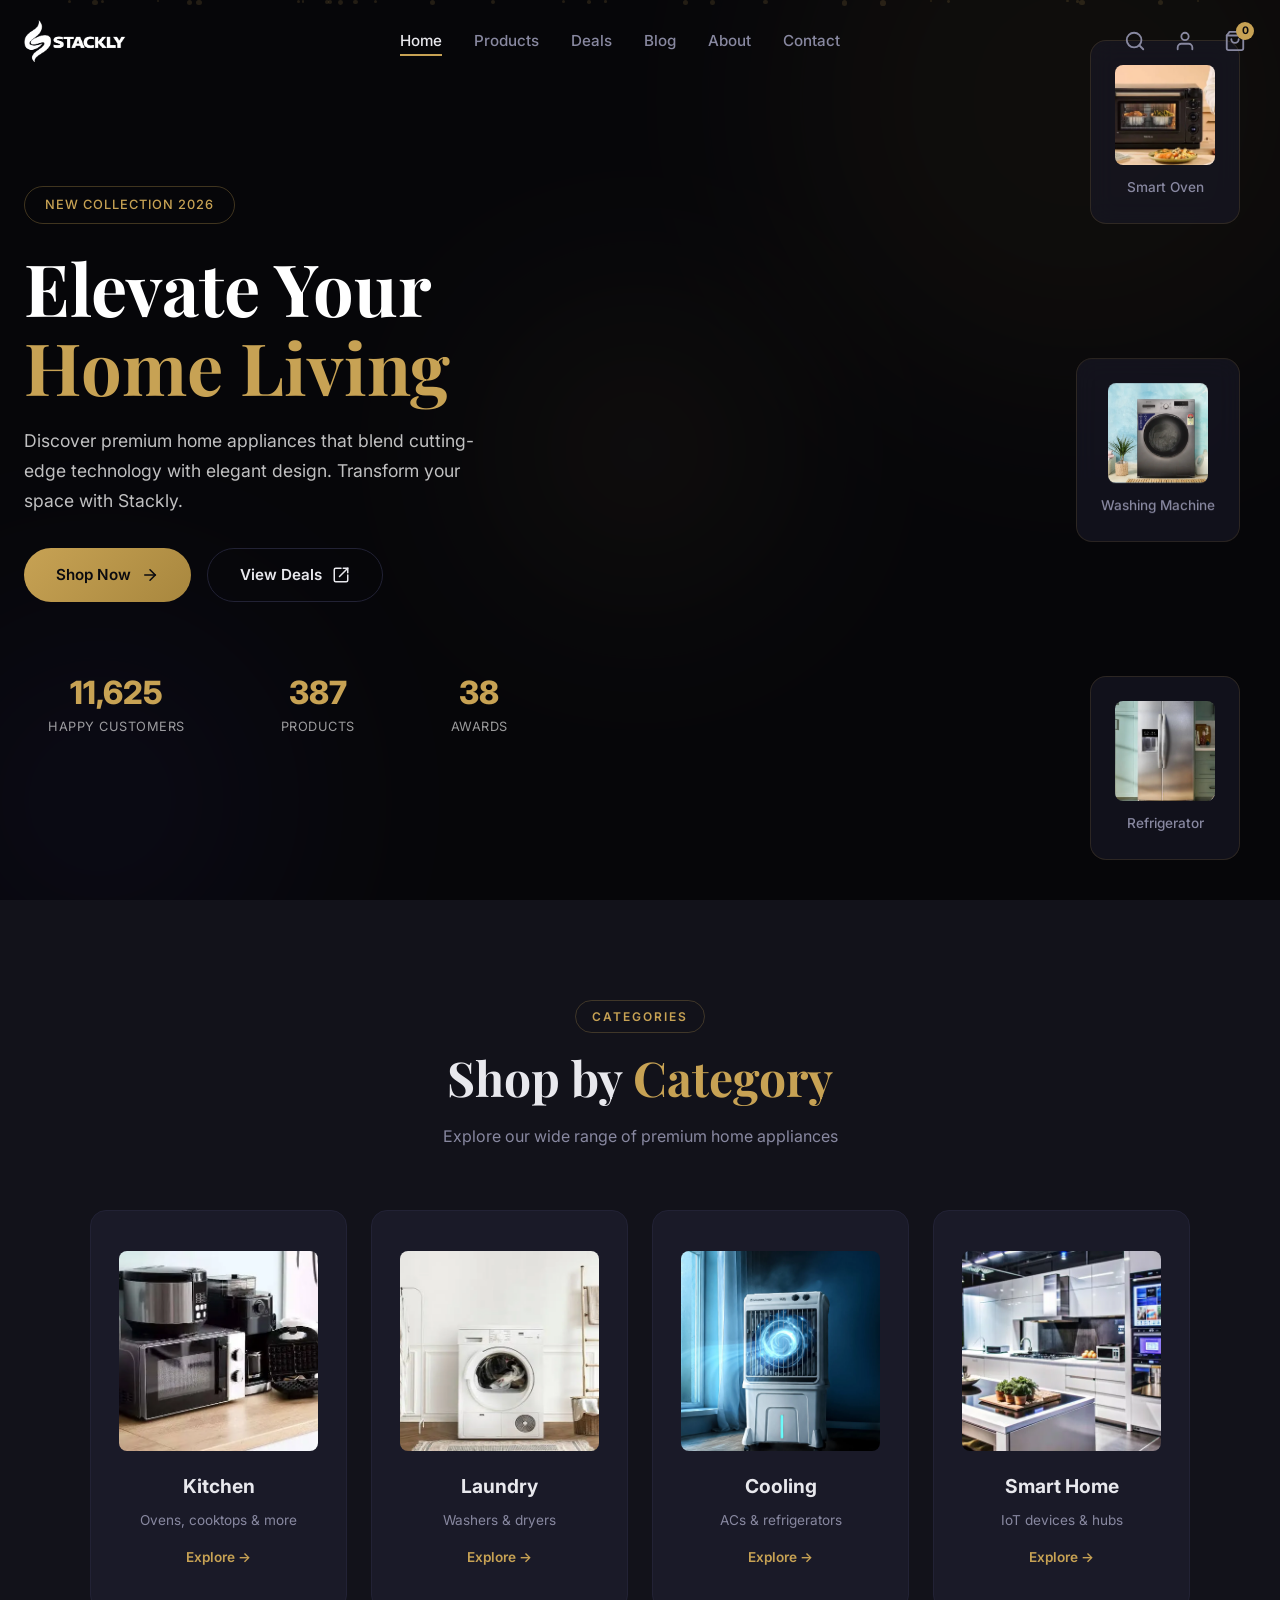
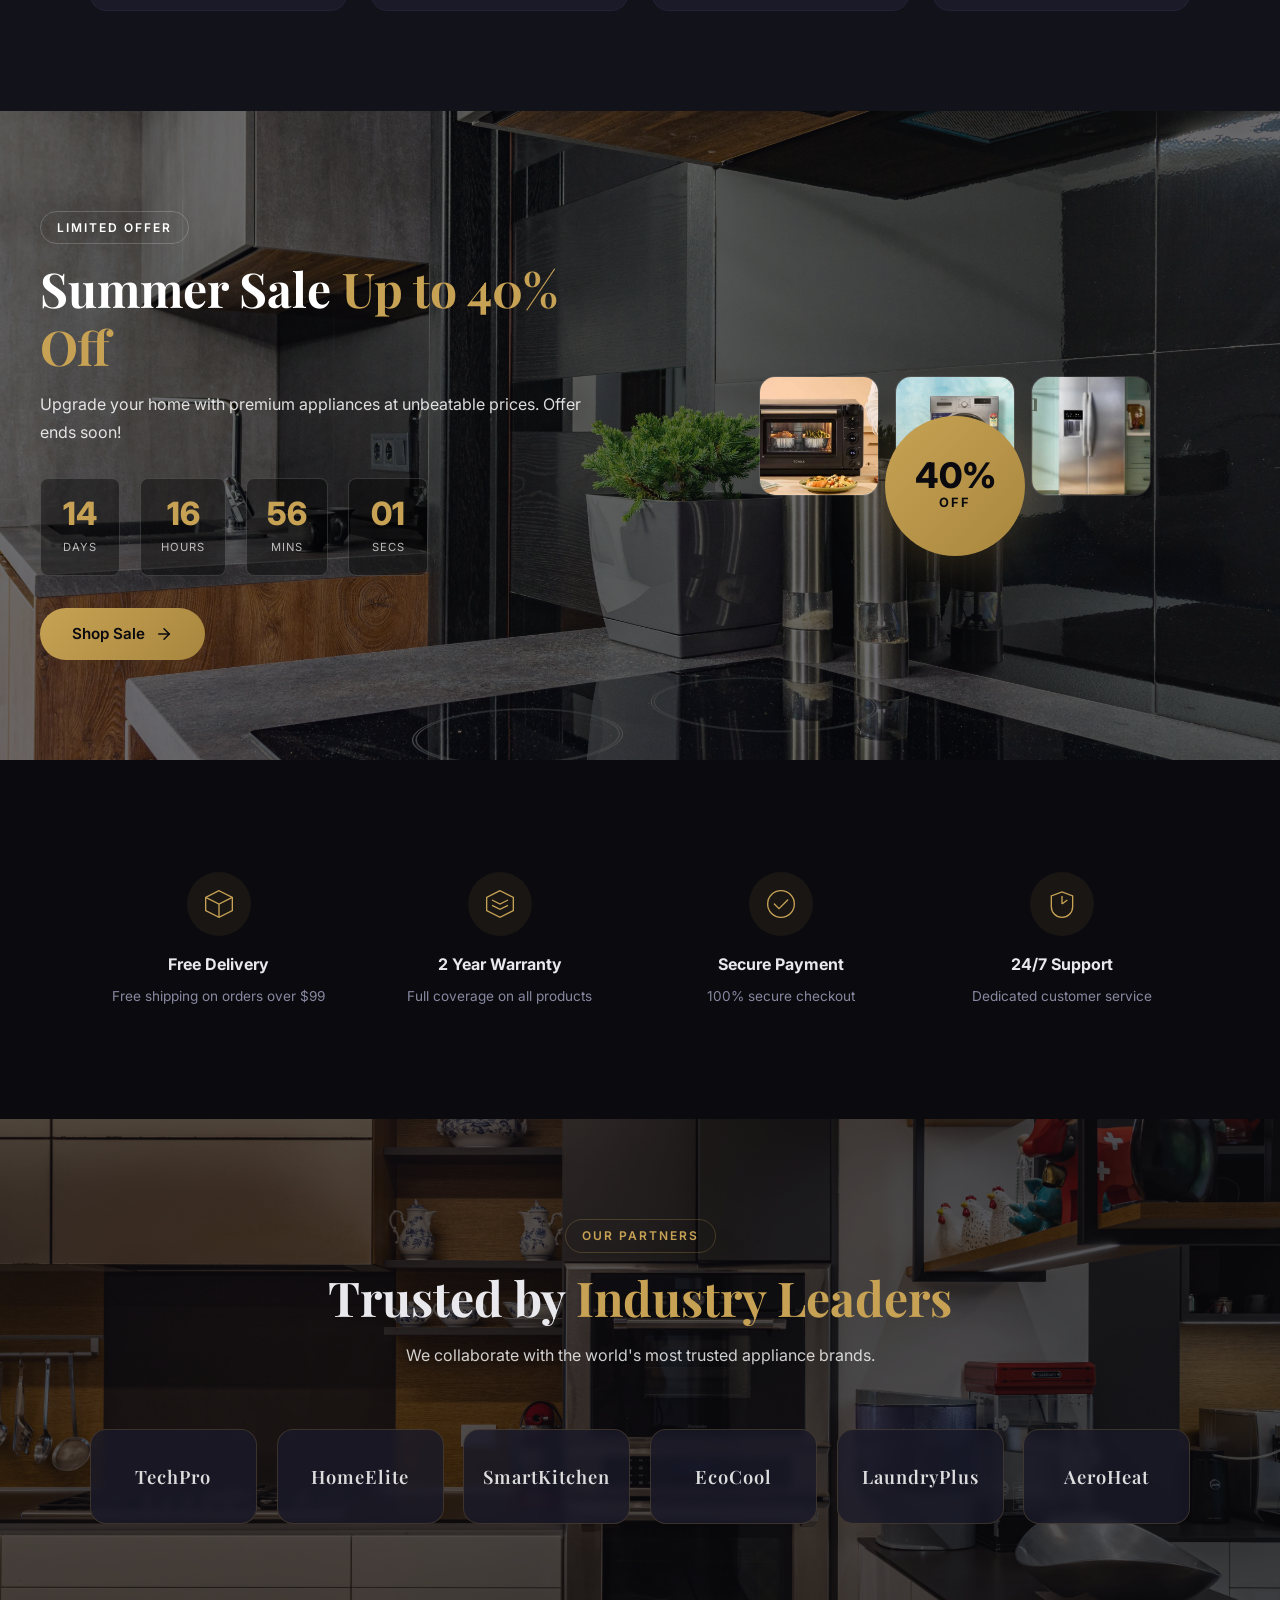
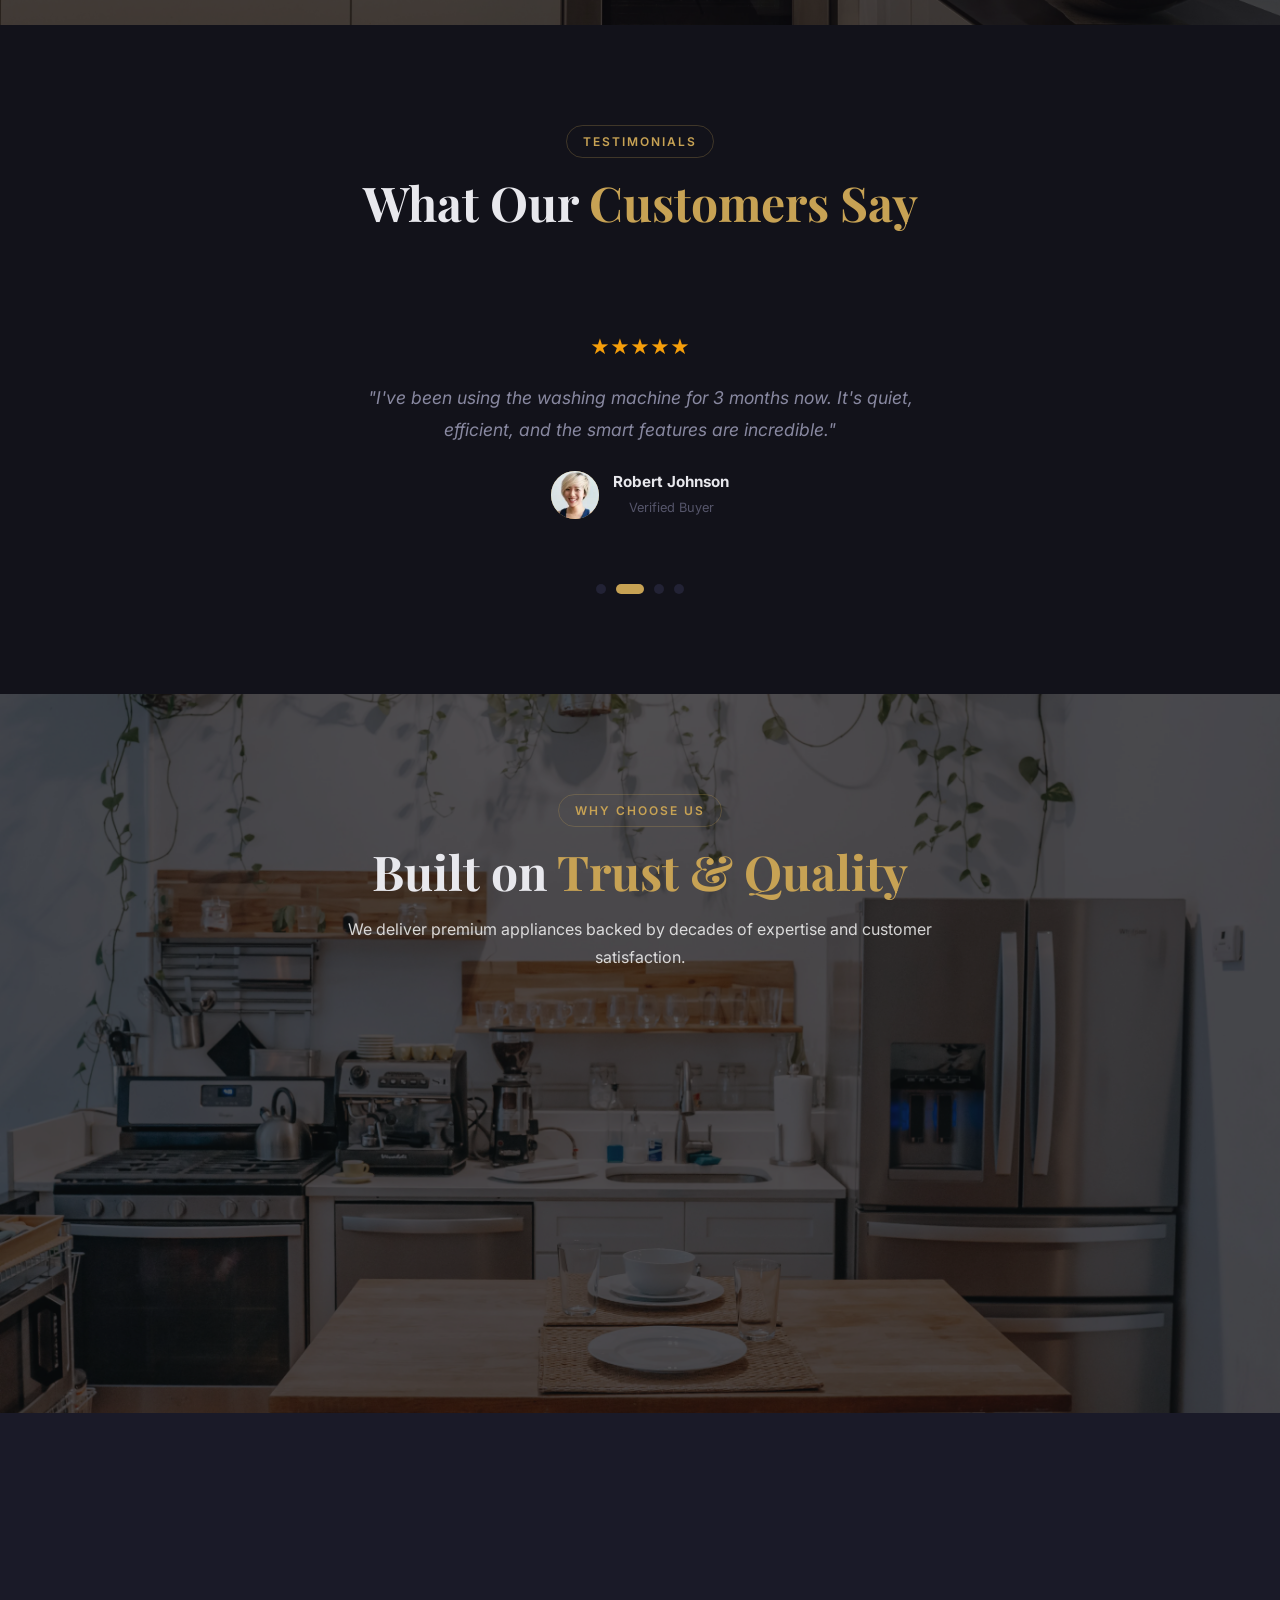
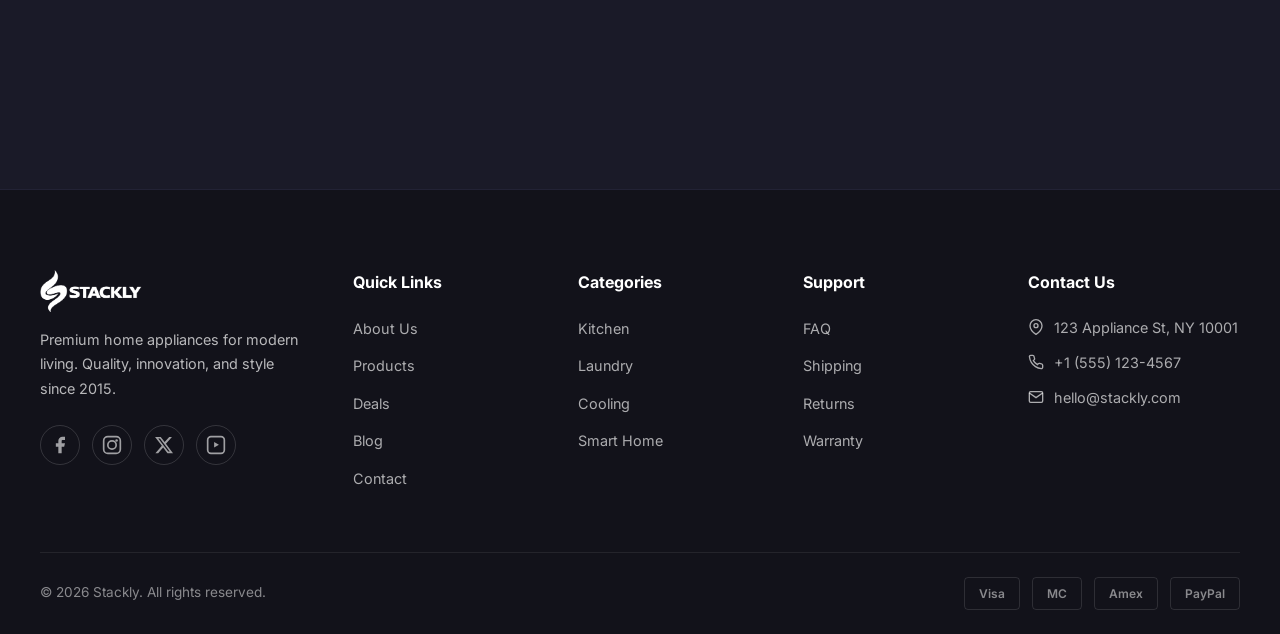
==== index.html @ 2b14e39b "Add files via upload" ====
﻿<!DOCTYPE html>
<html lang="en">
<head>
  <meta charset="UTF-8">
  <meta name="viewport" content="width=device-width, initial-scale=1.0">
  <title>Stackly - Premium Home Appliances</title>
  <link rel="stylesheet" href="css/style.css">
  <link rel="preconnect" href="https://fonts.googleapis.com">
  <link href="https://fonts.googleapis.com/css2?family=Inter:wght@300;400;500;600;700;800&family=Playfair+Display:wght@600;700&display=swap" rel="stylesheet">
</head>
<body>
  <div id="particles"></div>
  <div id="scroll-progress"></div>
  <div id="app-header"></div>

  <main>
    <section id="home" class="hero">
      <div class="hero-bg">
        <video class="hero-video" autoplay muted loop playsinline poster="homeback.jpg">
          <source src="homeback.mp4" type="video/mp4">
        </video>
        <div class="hero-overlay"></div>
        <div class="hero-shape shape-1"></div>
        <div class="hero-shape shape-2"></div>
        <div class="hero-shape shape-3"></div>
      </div>
      <div class="hero-content">
        <span class="hero-badge reveal">New Collection 2026</span>
        <h1 class="hero-title reveal">Elevate Your<br><span class="gold">Home Living</span></h1>
        <p class="hero-desc reveal">Discover premium home appliances that blend cutting-edge technology with elegant design. Transform your space with Stackly.</p>
        <div class="hero-btns reveal">
          <a href="products.html" class="btn-primary">Shop Now<svg width="18" height="18" viewBox="0 0 24 24" fill="none" stroke="currentColor" stroke-width="2" stroke-linecap="round"><line x1="5" y1="12" x2="19" y2="12"/><polyline points="12 5 19 12 12 19"/></svg></a>
          <a href="#deals" class="btn-secondary">View Deals<svg width="18" height="18" viewBox="0 0 24 24" fill="none" stroke="currentColor" stroke-width="2" stroke-linecap="round"><polyline points="15 3 21 3 21 9"/><line x1="10" y1="14" x2="21" y2="3"/><path d="M21 12v7a2 2 0 0 1-2 2H5a2 2 0 0 1-2-2V5a2 2 0 0 1 2-2h7"/></svg></a>
        </div>
        <div class="hero-stats reveal">
          <div class="stat"><span class="stat-num" data-target="15000">0</span><span class="stat-label">Happy Customers</span></div>
          <div class="stat"><span class="stat-num" data-target="500">0</span><span class="stat-label">Products</span></div>
          <div class="stat"><span class="stat-num" data-target="50">0</span><span class="stat-label">Awards</span></div>
        </div>
      </div>
      <div class="hero-visual reveal">
        <div class="hero-card card-1"><div class="card-glow"></div><img src="images/oven.webp" alt="Smart Oven"><p>Smart Oven</p></div>
        <div class="hero-card card-2"><div class="card-glow"></div><img src="images/washingmachine.webp" alt="Washing Machine"><p>Washing Machine</p></div>
        <div class="hero-card card-3"><div class="card-glow"></div><img src="images/fridge.webp" alt="Refrigerator"><p>Refrigerator</p></div>
      </div>
    </section>

    <section class="categories">
      <div class="section-header">
        <span class="section-tag">Categories</span>
        <h2 class="section-title">Shop by <span class="gold">Category</span></h2>
        <p class="section-desc">Explore our wide range of premium home appliances</p>
      </div>
      <div class="categories-grid">
        <a href="products.html?category=kitchen" class="category-card">
          <div class="cat-icon"><img src="images/kitchen.webp" alt="Kitchen"></div>
          <h3>Kitchen</h3><p>Ovens, cooktops & more</p><span class="cat-link">Explore &rarr;</span>
        </a>
        <a href="products.html?category=laundry" class="category-card">
          <div class="cat-icon"><img src="images/laundry.webp" alt="Laundry"></div>
          <h3>Laundry</h3><p>Washers & dryers</p><span class="cat-link">Explore &rarr;</span>
        </a>
        <a href="products.html?category=cooling" class="category-card">
          <div class="cat-icon"><img src="images/cooling.webp" alt="Cooling"></div>
          <h3>Cooling</h3><p>ACs & refrigerators</p><span class="cat-link">Explore &rarr;</span>
        </a>
        <a href="products.html?category=smart" class="category-card">
          <div class="cat-icon"><img src="images/smarthome.webp" alt="Smart Home"></div>
          <h3>Smart Home</h3><p>IoT devices & hubs</p><span class="cat-link">Explore &rarr;</span>
        </a>
      </div>
    </section>

    <section id="deals" class="deals">
      <div class="deals-bg"><div class="deals-shape ds-1"></div><div class="deals-shape ds-2"></div></div>
      <div class="deals-content">
        <div class="deals-text reveal">
          <span class="section-tag light">Limited Offer</span>
          <h2 class="section-title light">Summer Sale <span class="gold">Up to 40% Off</span></h2>
          <p class="section-desc light">Upgrade your home with premium appliances at unbeatable prices. Offer ends soon!</p>
          <div class="countdown">
            <div class="countdown-item"><span class="countdown-num" id="days">00</span><span class="countdown-label">Days</span></div>
            <div class="countdown-item"><span class="countdown-num" id="hours">00</span><span class="countdown-label">Hours</span></div>
            <div class="countdown-item"><span class="countdown-num" id="minutes">00</span><span class="countdown-label">Mins</span></div>
            <div class="countdown-item"><span class="countdown-num" id="seconds">00</span><span class="countdown-label">Secs</span></div>
          </div>
          <a href="products.html" class="btn-primary">Shop Sale<svg width="18" height="18" viewBox="0 0 24 24" fill="none" stroke="currentColor" stroke-width="2" stroke-linecap="round"><line x1="5" y1="12" x2="19" y2="12"/><polyline points="12 5 19 12 12 19"/></svg></a>
        </div>
        <div class="deals-visual reveal">
          <div class="deal-badge"><span class="badge-discount">40%</span><span>OFF</span></div>
          <div class="deal-products">
            <div class="deal-item" style="--i:1"><img src="images/oven.webp" alt="Smart Oven"></div>
            <div class="deal-item" style="--i:2"><img src="images/washingmachine.webp" alt="Washing Machine"></div>
            <div class="deal-item" style="--i:3"><img src="images/fridge.webp" alt="Refrigerator"></div>
          </div>
        </div>
      </div>
    </section>

    <section class="features">
      <div class="features-grid">
        <div class="feature-card reveal"><div class="feature-icon"><svg viewBox="0 0 48 48" width="32" height="32"><path d="M24 4L4 14v20l20 10 20-10V14L24 4z" fill="none" stroke="currentColor" stroke-width="2"/><polyline points="4,14 24,24 44,14" fill="none" stroke="currentColor" stroke-width="2"/><line x1="24" y1="24" x2="24" y2="44" stroke="currentColor" stroke-width="2"/></svg></div><h4>Free Delivery</h4><p>Free shipping on orders over $99</p></div>
        <div class="feature-card reveal"><div class="feature-icon"><svg viewBox="0 0 48 48" width="32" height="32"><path d="M24 4L4 14v20l20 10 20-10V14L24 4z" fill="none" stroke="currentColor" stroke-width="2"/><polyline points="12,18 24,24 36,18" fill="none" stroke="currentColor" stroke-width="2"/><polyline points="12,26 24,32 36,26" fill="none" stroke="currentColor" stroke-width="2"/></svg></div><h4>2 Year Warranty</h4><p>Full coverage on all products</p></div>
        <div class="feature-card reveal"><div class="feature-icon"><svg viewBox="0 0 48 48" width="32" height="32"><circle cx="24" cy="24" r="20" fill="none" stroke="currentColor" stroke-width="2"/><polyline points="14,24 21,31 34,18" fill="none" stroke="currentColor" stroke-width="2" stroke-linecap="round"/></svg></div><h4>Secure Payment</h4><p>100% secure checkout</p></div>
        <div class="feature-card reveal"><div class="feature-icon"><svg viewBox="0 0 48 48" width="32" height="32"><path d="M40 28a16 16 0 0 1-32 0V12l16-6 16 6v16z" fill="none" stroke="currentColor" stroke-width="2"/><line x1="24" y1="12" x2="24" y2="24" stroke="currentColor" stroke-width="2"/><line x1="24" y1="24" x2="32" y2="18" stroke="currentColor" stroke-width="2"/></svg></div><h4>24/7 Support</h4><p>Dedicated customer service</p></div>
      </div>
    </section>

    <section class="brands">
      <div class="section-header">
        <span class="section-tag">Our Partners</span>
        <h2 class="section-title">Trusted by <span class="gold">Industry Leaders</span></h2>
        <p class="section-desc">We collaborate with the world's most trusted appliance brands.</p>
      </div>
      <div class="brands-grid">
        <div class="brand-item reveal"><span class="brand-name">TechPro</span></div>
        <div class="brand-item reveal"><span class="brand-name">HomeElite</span></div>
        <div class="brand-item reveal"><span class="brand-name">SmartKitchen</span></div>
        <div class="brand-item reveal"><span class="brand-name">EcoCool</span></div>
        <div class="brand-item reveal"><span class="brand-name">LaundryPlus</span></div>
        <div class="brand-item reveal"><span class="brand-name">AeroHeat</span></div>
      </div>
    </section>

    <section class="testimonials">
      <div class="section-header">
        <span class="section-tag">Testimonials</span>
        <h2 class="section-title">What Our <span class="gold">Customers Say</span></h2>
      </div>
      <div class="testimonials-slider">
        <div class="testimonial-track" id="testimonialTrack">
          <div class="testimonial-card"><div class="stars">★★★★★</div><p>"The quality of the smart oven exceeded my expectations. The delivery was fast and the installation was seamless."</p><div class="testimonial-author"><div class="author-avatar"><img src="images/meet1.webp" alt="Sarah Mitchell"></div><div><strong>Sarah Mitchell</strong><span>Verified Buyer</span></div></div></div>
          <div class="testimonial-card"><div class="stars">★★★★★</div><p>"I've been using the washing machine for 3 months now. It's quiet, efficient, and the smart features are incredible."</p><div class="testimonial-author"><div class="author-avatar"><img src="images/meet2.webp" alt="Robert Johnson" loading="lazy"></div><div><strong>Robert Johnson</strong><span>Verified Buyer</span></div></div></div>
          <div class="testimonial-card"><div class="stars">★★★★★</div><p>"The refrigerator keeps everything perfectly fresh. The energy efficiency is amazing - my bills have gone down significantly."</p><div class="testimonial-author"><div class="author-avatar"><img src="images/meet3.webp" alt="Emily Lewis"></div><div><strong>Emily Lewis</strong><span>Verified Buyer</span></div></div></div>
          <div class="testimonial-card"><div class="stars">★★★★★</div><p>"Smart home integration was so easy. Now I can control everything from my phone. Stackly made my life so much easier."</p><div class="testimonial-author"><div class="author-avatar"><img src="images/meet4.webp" alt="David Chen"></div><div><strong>David Chen</strong><span>Verified Buyer</span></div></div></div>
        </div>
        <div class="slider-controls">
          <button class="slider-dot active" data-index="0"></button>
          <button class="slider-dot" data-index="1"></button>
          <button class="slider-dot" data-index="2"></button>
          <button class="slider-dot" data-index="3"></button>
        </div>
      </div>
    </section>

    <section class="why-choose">
      <div class="section-header">
        <span class="section-tag">Why Choose Us</span>
        <h2 class="section-title">Built on <span class="gold">Trust & Quality</span></h2>
        <p class="section-desc">We deliver premium appliances backed by decades of expertise and customer satisfaction.</p>
      </div>
      <div class="why-grid">
        <div class="why-card reveal">
          <div class="why-icon"><svg viewBox="0 0 48 48" width="36" height="36" fill="none" stroke="currentColor" stroke-width="2" stroke-linecap="round"><path d="M24 4L4 14v20l20 10 20-10V14L24 4z"/><polyline points="4,14 24,24 44,14"/><line x1="24" y1="24" x2="24" y2="44"/></svg></div>
          <h3>Premium Quality</h3>
          <p>Only the finest materials and cutting-edge technology in every product we offer.</p>
        </div>
        <div class="why-card reveal">
          <div class="why-icon"><svg viewBox="0 0 48 48" width="36" height="36" fill="none" stroke="currentColor" stroke-width="2" stroke-linecap="round"><circle cx="24" cy="24" r="20"/><polyline points="14,24 21,31 34,18"/></svg></div>
          <h3>Certified Excellence</h3>
          <p>All products meet rigorous safety and quality standards with international certification.</p>
        </div>
        <div class="why-card reveal">
          <div class="why-icon"><svg viewBox="0 0 48 48" width="36" height="36" fill="none" stroke="currentColor" stroke-width="2" stroke-linecap="round"><path d="M40 28a16 16 0 0 1-32 0V12l16-6 16 6v16z"/><line x1="24" y1="12" x2="24" y2="24"/><line x1="24" y1="24" x2="32" y2="18"/></svg></div>
          <h3>Hassle-Free Returns</h3>
          <p>30-day return policy with free pickup and full refund, no questions asked.</p>
        </div>
        <div class="why-card reveal">
          <div class="why-icon"><svg viewBox="0 0 48 48" width="36" height="36" fill="none" stroke="currentColor" stroke-width="2" stroke-linecap="round"><path d="M24 4L4 14v20l20 10 20-10V14L24 4z"/><polyline points="12,18 24,24 36,18"/><polyline points="12,26 24,32 36,26"/></svg></div>
          <h3>Extended Warranty</h3>
          <p>Enjoy peace of mind with up to 5 years of comprehensive warranty coverage.</p>
        </div>
      </div>
    </section>

    <section class="newsletter">
      <div class="newsletter-content reveal">
        <h2>Stay <span class="gold">Connected</span></h2>
        <p>Subscribe for exclusive deals, new arrivals, and home inspiration.</p>
        <form class="newsletter-form" id="newsletterForm">
          <input type="email" placeholder="Enter your email" required>
          <button type="submit">Subscribe<svg width="18" height="18" viewBox="0 0 24 24" fill="none" stroke="currentColor" stroke-width="2" stroke-linecap="round"><line x1="5" y1="12" x2="19" y2="12"/><polyline points="12 5 19 12 12 19"/></svg></button>
        </form>
      </div>
    </section>
  </main>

  <div id="app-footer"></div>
  <div class="toast" id="toast"></div>
  <button class="back-to-top" id="backToTop"><svg width="20" height="20" viewBox="0 0 24 24" fill="none" stroke="currentColor" stroke-width="2.5" stroke-linecap="round"><polyline points="18 15 12 9 6 15"/></svg></button>
  <script src="js/main.js"></script>
  <script src="js/home.js"></script>
</body>
</html>
---- css/style.css ----
﻿/* ============================================
   Stackly - Premium Home Appliances Store
   ============================================ */

/* --- CSS Custom Properties --- */
:root {
  --gold: #c7a254;
  --gold-light: #e8c97a;
  --gold-dark: #a8873e;
  --dark: #0a0a0f;
  --dark-2: #12121a;
  --dark-3: #1a1a28;
  --dark-4: #222235;
  --text: #e8e8ed;
  --text-muted: #8888a0;
  --text-dim: #55556a;
  --font-primary: 'Inter', sans-serif;
  --font-secondary: 'Playfair Display', serif;
  --transition: 0.4s cubic-bezier(0.25, 0.46, 0.45, 0.94);
  --shadow: 0 8px 32px rgba(0,0,0,0.3);
  --radius: 16px;
  --radius-sm: 8px;
}

/* --- Reset & Base --- */
*, *::before, *::after {
  margin: 0;
  padding: 0;
  box-sizing: border-box;
}

html {
  scroll-behavior: smooth;
  font-size: 16px;
}

body {
  font-family: var(--font-primary);
  background: var(--dark);
  color: var(--text);
  overflow-x: hidden;
  line-height: 1.6;
  -webkit-font-smoothing: antialiased;
}

a { text-decoration: none; color: inherit; }
ul { list-style: none; }
img { max-width: 100%; display: block; }
button { cursor: pointer; border: none; background: none; font-family: inherit; }
input { font-family: inherit; outline: none; }

.gold { color: var(--gold); }


@keyframes spin { to { transform: rotate(360deg); } }
@keyframes pulse {
  0%, 100% { opacity: 0.5; }
  50% { opacity: 1; }
}

/* --- Scroll Progress --- */
#scroll-progress {
  position: fixed;
  top: 0;
  left: 0;
  height: 3px;
  background: linear-gradient(90deg, var(--gold), var(--gold-light));
  z-index: 999;
  width: 0%;
  transition: width 0.1s;
}

/* --- Particles --- */
#particles {
  position: fixed;
  inset: 0;
  pointer-events: none;
  z-index: 1;
  overflow: hidden;
}
.particle {
  position: absolute;
  width: 4px;
  height: 4px;
  background: var(--gold);
  border-radius: 50%;
  opacity: 0.15;
  animation: float linear infinite;
}
@keyframes float {
  0% { transform: translateY(100vh) rotate(0deg); opacity: 0; }
  10% { opacity: 0.15; }
  90% { opacity: 0.15; }
  100% { transform: translateY(-10vh) rotate(720deg); opacity: 0; }
}

/* --- Navigation --- */
#header {
  position: fixed;
  top: 0;
  left: 0;
  right: 0;
  z-index: 1000;
  transition: background 0.4s, backdrop-filter 0.4s;
}
#header.scrolled {
  background: rgba(10, 10, 15, 0.85);
  backdrop-filter: blur(20px);
  -webkit-backdrop-filter: blur(20px);
  box-shadow: 0 1px 0 rgba(199, 162, 84, 0.1);
}

.nav-container {
  max-width: 1280px;
  margin: 0 auto;
  padding: 0 24px;
  display: flex;
  align-items: center;
  justify-content: space-between;
  height: 82px;
}

.logo {
  display: flex;
  align-items: center;
  gap: 10px;
  font-size: 1.5rem;
  font-weight: 800;
  letter-spacing: -0.5px;
}

.logo-img { display: block; object-fit: contain; filter: brightness(0) invert(1); height: 42px; }

.nav-links {
  display: flex;
  gap: 32px;
}
.nav-links a {
  font-size: 0.95rem;
  font-weight: 500;
  color: var(--text-muted);
  position: relative;
  transition: color 0.3s;
  padding: 4px 0;
}
.nav-links a::after {
  content: '';
  position: absolute;
  bottom: -2px;
  left: 0;
  width: 0;
  height: 2px;
  background: var(--gold);
  transition: width 0.3s;
}
.nav-links a:hover, .nav-links a.active {
  color: var(--text);
}
.nav-links a:hover::after, .nav-links a.active::after {
  width: 100%;
}

.nav-actions {
  display: flex;
  align-items: center;
  gap: 8px;
}

.icon-btn {
  width: 42px;
  height: 42px;
  border-radius: 50%;
  display: flex;
  align-items: center;
  justify-content: center;
  color: var(--text-muted);
  transition: all 0.3s;
  position: relative;
}
.icon-btn:hover {
  background: var(--dark-3);
  color: var(--text);
}

.cart-btn { position: relative; }
.cart-count {
  position: absolute;
  top: 2px;
  right: 2px;
  background: var(--gold);
  color: var(--dark);
  font-size: 0.65rem;
  font-weight: 700;
  width: 18px;
  height: 18px;
  border-radius: 50%;
  display: flex;
  align-items: center;
  justify-content: center;
}

.hamburger {
  display: none;
  flex-direction: column;
  gap: 5px;
  padding: 8px;
}
.hamburger span {
  display: block;
  width: 24px;
  height: 2px;
  background: var(--text);
  border-radius: 2px;
  transition: all 0.3s;
}

/* --- Search Overlay --- */
.search-overlay {
  position: absolute;
  top: 100%;
  left: 0;
  right: 0;
  background: rgba(10,10,15,0.95);
  backdrop-filter: blur(20px);
  padding: 20px 24px;
  display: none;
  border-bottom: 1px solid var(--dark-4);
}
.search-overlay.open { display: block; }
.search-container {
  max-width: 640px;
  margin: 0 auto;
  display: flex;
  gap: 12px;
  align-items: center;
}
.search-input {
  flex: 1;
  background: var(--dark-3);
  border: 1px solid var(--dark-4);
  border-radius: var(--radius-sm);
  padding: 14px 18px;
  color: var(--text);
  font-size: 1rem;
  transition: border-color 0.3s;
}
.search-input:focus { border-color: var(--gold); }
.search-close {
  color: var(--text-muted);
  font-size: 1.8rem;
  line-height: 1;
  transition: color 0.3s;
}
.search-close:hover { color: var(--text); }

/* --- Hero Section --- */
.hero {
  min-height: 100vh;
  display: flex;
  align-items: center;
  position: relative;
  padding: 120px 24px 80px;
  overflow: hidden;
}
.hero-bg {
  position: absolute;
  inset: 0;
  z-index: 0;
}
.hero-video {
  position: absolute;
  inset: 0;
  width: 100%;
  height: 100%;
  object-fit: cover;
}
.hero-overlay {
  position: absolute;
  inset: 0;
  background: rgba(0, 0, 0, 0.4);
  z-index: 1;
}
.hero-shape {
  position: absolute;
  border-radius: 50%;
  filter: blur(100px);
  opacity: 0.08;
}
.shape-1 {
  width: 600px;
  height: 600px;
  background: var(--gold);
  top: -200px;
  right: -100px;
  animation: morphBlob 12s ease-in-out infinite;
}
.shape-2 {
  width: 400px;
  height: 400px;
  background: #6c63ff;
  bottom: -100px;
  left: -100px;
  animation: morphBlob 10s ease-in-out infinite reverse;
}
.shape-3 {
  width: 300px;
  height: 300px;
  background: var(--gold-light);
  top: 50%;
  left: 50%;
  transform: translate(-50%, -50%);
  animation: morphBlob 14s ease-in-out infinite 2s;
}

@keyframes morphBlob {
  0%, 100% { border-radius: 50%; transform: translate(0, 0) scale(1); }
  33% { border-radius: 40% 60% 60% 40% / 60% 30% 70% 40%; transform: translate(30px, -20px) scale(1.05); }
  66% { border-radius: 60% 40% 30% 70% / 40% 60% 40% 60%; transform: translate(-20px, 30px) scale(0.95); }
}

.hero-content {
  flex: 1;
  max-width: 640px;
  position: relative;
  z-index: 2;
}
.hero-badge {
  display: inline-block;
  padding: 8px 20px;
  border: 1px solid rgba(199, 162, 84, 0.3);
  border-radius: 50px;
  font-size: 0.8rem;
  font-weight: 500;
  color: var(--gold);
  letter-spacing: 1px;
  text-transform: uppercase;
  margin-bottom: 24px;
}
.hero-title {
  font-family: var(--font-secondary);
  font-size: clamp(2.8rem, 6vw, 4.5rem);
  line-height: 1.1;
  margin-bottom: 20px;
  color: #fff;
}
.hero-desc {
  color: rgba(255, 255, 255, 0.75);
  font-size: 1.1rem;
  max-width: 480px;
  margin-bottom: 32px;
  line-height: 1.7;
}
.hero-btns {
  display: flex;
  gap: 16px;
  flex-wrap: wrap;
}

.btn-primary, .btn-secondary {
  display: inline-flex;
  align-items: center;
  gap: 10px;
  padding: 14px 32px;
  border-radius: 50px;
  font-weight: 600;
  font-size: 0.95rem;
  transition: all 0.3s;
}
.btn-primary {
  background: linear-gradient(135deg, var(--gold), var(--gold-dark));
  color: var(--dark);
}
.btn-primary:hover {
  transform: translateY(-2px);
  box-shadow: 0 8px 30px rgba(199, 162, 84, 0.3);
}
.btn-secondary {
  border: 1px solid var(--dark-4);
  color: var(--text);
}
.btn-secondary:hover {
  border-color: var(--gold);
  background: rgba(199, 162, 84, 0.08);
}

.hero-stats {
  display: flex;
  gap: 48px;
  margin-top: 56px;
}
.stat {
  text-align: center;
  padding: 16px 24px;
  border-radius: var(--radius-sm);
  transition: all 0.3s ease;
  cursor: default;
}
.stat:hover {
  background: rgba(199, 162, 84, 0.08);
  transform: translateY(-4px);
  box-shadow: 0 8px 24px rgba(199, 162, 84, 0.15);
}
.stat-num {
  display: block;
  font-size: 2rem;
  font-weight: 800;
  color: var(--gold);
  line-height: 1.2;
}
.stat-label {
  font-size: 0.8rem;
  color: rgba(255, 255, 255, 0.6);
  text-transform: uppercase;
  letter-spacing: 0.5px;
}

.hero-visual {
  position: absolute;
  inset: 0;
  z-index: 1;
  pointer-events: none;
}

.hero-card {
  position: absolute;
  background: rgba(26, 26, 40, 0.6);
  backdrop-filter: blur(12px);
  border: 1px solid rgba(199, 162, 84, 0.15);
  border-radius: var(--radius);
  padding: 24px;
  text-align: center;
  transition: all 0.4s;
  overflow: hidden;
  pointer-events: auto;
}
.card-glow {
  position: absolute;
  inset: 0;
  background: radial-gradient(circle at 50% 50%, rgba(199,162,84,0.08), transparent 60%);
  opacity: 0;
  transition: opacity 0.4s;
}
.hero-card:hover .card-glow { opacity: 1; }
.hero-card:hover { transform: translateY(-8px) scale(1.02); }
.hero-card img {
  width: 100px;
  height: 100px;
  object-fit: cover;
  border-radius: var(--radius-sm);
  display: block;
  margin: 0 auto;
}
.hero-card p {
  margin-top: 12px;
  font-size: 0.85rem;
  font-weight: 500;
  color: var(--text-muted);
}

.card-1 { top: 40px; right: 40px; animation: floatCard 6s ease-in-out infinite; }
.card-2 { top: 50%; right: 40px; transform: translateY(-50%); animation: floatCardMid 6s ease-in-out infinite 2s; }
.card-3 { bottom: 40px; right: 40px; animation: floatCard 6s ease-in-out infinite 4s; }

@keyframes floatCard {
  0%, 100% { transform: translateY(0); }
  50% { transform: translateY(-15px); }
}

@keyframes floatCardMid {
  0%, 100% { transform: translateY(-50%); }
  50% { transform: translateY(calc(-50% - 15px)); }
}

/* --- Section Shared --- */
section {
  padding: 100px 24px;
  position: relative;
}
.section-header {
  text-align: center;
  max-width: 640px;
  margin: 0 auto 60px;
}
.section-tag {
  display: inline-block;
  padding: 6px 16px;
  border: 1px solid rgba(199, 162, 84, 0.25);
  border-radius: 50px;
  font-size: 0.75rem;
  font-weight: 600;
  color: var(--gold);
  letter-spacing: 2px;
  text-transform: uppercase;
  margin-bottom: 16px;
}
.section-tag.light { border-color: rgba(255,255,255,0.2); color: #fff; }
.section-title {
  font-family: var(--font-secondary);
  font-size: clamp(2rem, 4vw, 3rem);
  line-height: 1.2;
  margin-bottom: 16px;
}
.section-title.light { color: #fff; }
.section-desc {
  color: var(--text-muted);
  font-size: 1rem;
  line-height: 1.7;
}
.section-desc.light { color: rgba(255,255,255,0.85); }

/* --- Categories --- */
.categories {
  background: var(--dark-2);
}
.categories-grid {
  display: grid;
  grid-template-columns: repeat(auto-fit, minmax(240px, 1fr));
  gap: 24px;
  max-width: 1100px;
  margin: 0 auto;
}
.category-card {
  background: var(--dark-3);
  border: 1px solid var(--dark-4);
  border-radius: var(--radius);
  padding: 40px 28px;
  text-align: center;
  transition: all 0.4s;
  position: relative;
  overflow: hidden;
}
.category-card::before {
  content: '';
  position: absolute;
  inset: 0;
  background: linear-gradient(135deg, rgba(199,162,84,0.05), transparent);
  opacity: 0;
  transition: opacity 0.4s;
}
.category-card:hover::before { opacity: 1; }
.category-card:hover {
  border-color: rgba(199,162,84,0.3);
  transform: translateY(-6px);
  box-shadow: 0 12px 40px rgba(0,0,0,0.3);
}
.cat-icon {
  width: 100%;
  height: 200px;
  margin: 0 0 20px;
  overflow: hidden;
  border-radius: var(--radius-sm);
}
.cat-icon img {
  width: 100%;
  height: 100%;
  object-fit: cover;
  display: block;
}
.category-card:hover .cat-icon {
  opacity: 0.9;
}
.category-card h3 {
  font-size: 1.2rem;
  margin-bottom: 8px;
}
.category-card p {
  color: var(--text-muted);
  font-size: 0.85rem;
}
.cat-link {
  display: inline-block;
  margin-top: 16px;
  color: var(--gold);
  font-size: 0.85rem;
  font-weight: 600;
  transition: gap 0.3s;
}

/* --- Products --- */
.products { background: var(--dark); }

.product-filters {
  display: flex;
  justify-content: center;
  gap: 12px;
  flex-wrap: wrap;
  margin-top: 28px;
}
.filter-btn {
  padding: 10px 24px;
  border: 1px solid var(--dark-4);
  border-radius: 50px;
  color: var(--text-muted);
  font-size: 0.85rem;
  font-weight: 500;
  transition: all 0.3s;
}
.filter-btn:hover, .filter-btn.active {
  border-color: var(--gold);
  color: var(--gold);
  background: rgba(199,162,84,0.08);
}

.products-grid {
  display: grid;
  grid-template-columns: repeat(auto-fill, minmax(270px, 1fr));
  gap: 28px;
  max-width: 1200px;
  margin: 0 auto;
}

.product-card {
  background: var(--dark-2);
  border: 1px solid var(--dark-4);
  border-radius: var(--radius);
  overflow: hidden;
  transition: all 0.4s;
  position: relative;
}
.product-card:hover {
  border-color: rgba(199,162,84,0.2);
  transform: translateY(-6px);
  box-shadow: 0 16px 48px rgba(0,0,0,0.3);
}

.product-image {
  position: relative;
  height: 240px;
  background: var(--dark-3);
  display: flex;
  align-items: center;
  justify-content: center;
  overflow: hidden;
}
.product-image img {
  width: 100%;
  height: 100%;
  object-fit: contain;
}
.product-image svg {
  transition: transform 0.5s;
}
.product-card:hover .product-image svg {
  transform: scale(1.08) rotate(-2deg);
}

.product-badge {
  position: absolute;
  top: 12px;
  left: 12px;
  padding: 4px 12px;
  border-radius: 50px;
  font-size: 0.7rem;
  font-weight: 700;
  text-transform: uppercase;
  letter-spacing: 0.5px;
  z-index: 2;
}
.badge-new { background: #22c55e; color: #fff; }
.badge-sale { background: #ef4444; color: #fff; }
.badge-hot { background: var(--gold); color: var(--dark); }

.wishlist-btn {
  position: absolute;
  top: 12px;
  right: 12px;
  width: 36px;
  height: 36px;
  border-radius: 50%;
  background: rgba(0,0,0,0.4);
  color: #fff;
  display: flex;
  align-items: center;
  justify-content: center;
  transition: all 0.3s;
  z-index: 2;
  opacity: 0;
  transform: scale(0.8);
}
.product-card:hover .wishlist-btn {
  opacity: 1;
  transform: scale(1);
}
.wishlist-btn:hover {
  background: #ef4444;
}

.product-info {
  padding: 20px 24px 24px;
}
.product-category {
  font-size: 0.75rem;
  color: var(--gold);
  text-transform: uppercase;
  letter-spacing: 1px;
  margin-bottom: 6px;
  font-weight: 600;
}
.product-name {
  font-size: 1.1rem;
  font-weight: 600;
  margin-bottom: 8px;
  display: block;
  color: var(--text);
  transition: color 0.3s;
}
.product-name:hover { color: var(--gold); }
.product-rating {
  display: flex;
  align-items: center;
  gap: 6px;
  margin-bottom: 12px;
}
.product-rating .stars { color: #f59e0b; font-size: 0.85rem; }
.product-rating span { color: var(--text-dim); font-size: 0.8rem; }

.product-price {
  display: flex;
  align-items: center;
  gap: 10px;
  margin-bottom: 16px;
}
.price-current {
  font-size: 1.25rem;
  font-weight: 700;
  color: var(--gold);
}
.price-original {
  font-size: 0.9rem;
  color: var(--text-dim);
  text-decoration: line-through;
}

.add-to-cart {
  width: 100%;
  padding: 12px;
  border: 1px solid var(--gold);
  border-radius: 50px;
  color: var(--gold);
  font-weight: 600;
  font-size: 0.85rem;
  display: flex;
  align-items: center;
  justify-content: center;
  gap: 8px;
  transition: all 0.3s;
}
.add-to-cart:hover {
  background: var(--gold);
  color: var(--dark);
}

/* --- Deals Section --- */
.deals {
  background: var(--dark-2);
  overflow: hidden;
}
.deals-bg {
  position: absolute;
  inset: 0;
  overflow: hidden;
  background: url('../images/limited.webp') center / cover no-repeat;
}
.deals-bg::after {
  content: '';
  position: absolute;
  inset: 0;
  background: rgba(10, 10, 15, 0.6);
}
.deals-shape {
  position: absolute;
  border-radius: 50%;
  filter: blur(120px);
  opacity: 0.05;
}
.ds-1 {
  width: 500px;
  height: 500px;
  background: var(--gold);
  top: -200px;
  right: -100px;
}
.ds-2 {
  width: 400px;
  height: 400px;
  background: #6c63ff;
  bottom: -150px;
  left: -80px;
}

.deals-content {
  max-width: 1200px;
  margin: 0 auto;
  display: flex;
  align-items: center;
  gap: 60px;
  position: relative;
  z-index: 2;
}
.deals-text { flex: 1; }
.deals-visual {
  flex: 1;
  display: flex;
  justify-content: center;
  position: relative;
}

.countdown {
  display: flex;
  gap: 20px;
  margin: 32px 0;
}
.countdown-item {
  text-align: center;
  background: rgba(0,0,0,0.4);
  border: 1px solid rgba(255,255,255,0.15);
  border-radius: var(--radius-sm);
  padding: 16px 20px;
  min-width: 80px;
}
.countdown-num {
  display: block;
  font-size: 2rem;
  font-weight: 800;
  color: var(--gold);
  line-height: 1.2;
}
.countdown-label {
  font-size: 0.7rem;
  color: rgba(255,255,255,0.7);
  text-transform: uppercase;
  letter-spacing: 1px;
}

.deal-badge {
  position: absolute;
  bottom: -60px;
  left: 50%;
  transform: translateX(-50%);
  width: 140px;
  height: 140px;
  background: linear-gradient(135deg, var(--gold), var(--gold-dark));
  border-radius: 50%;
  display: flex;
  flex-direction: column;
  align-items: center;
  justify-content: center;
  z-index: 3;
  box-shadow: 0 0 60px rgba(199,162,84,0.3);
  animation: pulseBadge 2s ease-in-out infinite;
}
@keyframes pulseBadge {
  0%, 100% { box-shadow: 0 0 40px rgba(199,162,84,0.3); }
  50% { box-shadow: 0 0 80px rgba(199,162,84,0.5); }
}
.badge-discount {
  font-size: 2.2rem;
  font-weight: 800;
  color: var(--dark);
  line-height: 1;
}
.deal-badge span:last-child {
  font-size: 0.8rem;
  font-weight: 700;
  color: var(--dark);
  letter-spacing: 2px;
  text-transform: uppercase;
}

.deal-products {
  display: flex;
  gap: 16px;
  flex-wrap: wrap;
  justify-content: center;
}
.deal-item {
  background: rgba(255,255,255,0.04);
  border: 1px solid rgba(255,255,255,0.08);
  border-radius: var(--radius);
  width: 120px;
  height: 120px;
  display: flex;
  align-items: center;
  justify-content: center;
  overflow: hidden;
  animation: floatCard 4s ease-in-out infinite;
  animation-delay: calc(var(--i, 1) * 1s);
}
.deal-item img {
  width: 100%;
  height: 100%;
  object-fit: cover;
}

/* --- Features --- */
.features {
  background: var(--dark);
  padding: 80px 24px;
}
.features-grid {
  display: grid;
  grid-template-columns: repeat(auto-fit, minmax(220px, 1fr));
  gap: 24px;
  max-width: 1100px;
  margin: 0 auto;
}
.feature-card {
  text-align: center;
  padding: 32px 20px;
  border-radius: var(--radius);
  transition: all 0.4s;
}
.feature-card:hover {
  background: var(--dark-2);
}
.feature-icon {
  width: 64px;
  height: 64px;
  margin: 0 auto 16px;
  display: flex;
  align-items: center;
  justify-content: center;
  background: rgba(199,162,84,0.08);
  border-radius: 50%;
  color: var(--gold);
  transition: all 0.4s;
}
.feature-card:hover .feature-icon {
  background: rgba(199,162,84,0.15);
  transform: scale(1.1);
}
.feature-card h4 {
  font-size: 1rem;
  margin-bottom: 8px;
}
.feature-card p {
  color: var(--text-muted);
  font-size: 0.85rem;
}

/* --- Our Partners / Brands --- */
.brands {
  position: relative;
  background: url('../images/ourpartners.webp') center / cover no-repeat;
}
.brands::before {
  content: '';
  position: absolute;
  inset: 0;
  background: rgba(10, 10, 15, 0.7);
}
.brands .section-header,
.brands .brands-grid {
  position: relative;
  z-index: 1;
}
.brands .section-desc {
  color: rgba(255, 255, 255, 0.8);
}
.brands-grid {
  display: grid;
  grid-template-columns: repeat(auto-fit, minmax(160px, 1fr));
  gap: 20px;
  max-width: 1100px;
  margin: 0 auto;
}
.brand-item {
  background: rgba(26, 26, 40, 0.8);
  border: 1px solid rgba(199, 162, 84, 0.2);
  border-radius: var(--radius);
  padding: 32px 20px;
  text-align: center;
  display: flex;
  align-items: center;
  justify-content: center;
  transition: all 0.4s;
  cursor: default;
  backdrop-filter: blur(4px);
  animation: brandFadeIn 0.6s ease forwards;
  opacity: 0;
}
.brand-item:nth-child(1) { animation-delay: 0s; }
.brand-item:nth-child(2) { animation-delay: 0.1s; }
.brand-item:nth-child(3) { animation-delay: 0.2s; }
.brand-item:nth-child(4) { animation-delay: 0.3s; }
.brand-item:nth-child(5) { animation-delay: 0.4s; }
.brand-item:nth-child(6) { animation-delay: 0.5s; }
.brand-item:hover {
  border-color: var(--gold);
  transform: translateY(-6px) scale(1.03);
  box-shadow: 0 12px 40px rgba(199, 162, 84, 0.2);
  background: rgba(199, 162, 84, 0.12);
}
.brand-name {
  font-family: var(--font-secondary);
  font-size: 1.15rem;
  color: rgba(255, 255, 255, 0.85);
  letter-spacing: 1px;
  transition: color 0.3s;
  font-weight: 600;
}
.brand-item:hover .brand-name {
  color: var(--gold);
}

@keyframes brandFadeIn {
  0% { opacity: 0; transform: translateY(20px) scale(0.95); }
  100% { opacity: 1; transform: translateY(0) scale(1); }
}

/* --- Why Choose Us --- */
.why-choose {
  position: relative;
  background: url('../images/why.webp') center / cover no-repeat;
}
.why-choose::before {
  content: '';
  position: absolute;
  inset: 0;
  background: rgba(10, 10, 15, 0.7);
}
.why-choose .section-header,
.why-choose .why-grid {
  position: relative;
  z-index: 1;
}
.why-choose .section-desc {
  color: rgba(255, 255, 255, 0.8);
}
.why-grid {
  display: grid;
  grid-template-columns: repeat(4, 1fr);
  gap: 24px;
  max-width: 1100px;
  margin: 0 auto;
}
.why-card {
  background: var(--dark-2);
  border: 1px solid var(--dark-4);
  border-radius: var(--radius);
  padding: 40px 28px;
  text-align: center;
  transition: all 0.4s;
  position: relative;
  overflow: hidden;
}
.why-card::before {
  content: '';
  position: absolute;
  inset: 0;
  background: linear-gradient(135deg, rgba(199,162,84,0.05), transparent);
  opacity: 0;
  transition: opacity 0.4s;
}
.why-card:hover::before { opacity: 1; }
.why-card:hover {
  border-color: rgba(199,162,84,0.3);
  transform: translateY(-6px);
  box-shadow: 0 12px 40px rgba(0,0,0,0.3);
}
.why-icon {
  width: 72px;
  height: 72px;
  margin: 0 auto 20px;
  display: flex;
  align-items: center;
  justify-content: center;
  background: rgba(199,162,84,0.08);
  border-radius: 50%;
  color: var(--gold);
  transition: all 0.4s;
}
.why-card:hover .why-icon {
  background: rgba(199,162,84,0.15);
  transform: scale(1.1);
}
.why-card h3 {
  font-size: 1.2rem;
  margin-bottom: 10px;
  position: relative;
  z-index: 1;
}
.why-card p {
  color: var(--text-muted);
  font-size: 0.88rem;
  line-height: 1.6;
  position: relative;
  z-index: 1;
}

/* --- Testimonials --- */
.testimonials {
  background: var(--dark-2);
  overflow: hidden;
}
.testimonials-slider {
  max-width: 800px;
  margin: 0 auto;
  overflow: hidden;
}
.testimonial-track {
  display: flex;
  transition: transform 0.5s cubic-bezier(0.25, 0.46, 0.45, 0.94);
}
.testimonial-card {
  min-width: 100%;
  padding: 40px;
  text-align: center;
}
.testimonial-card .stars {
  color: #f59e0b;
  font-size: 1.2rem;
  margin-bottom: 20px;
}
.testimonial-card p {
  font-size: 1.1rem;
  color: var(--text-muted);
  line-height: 1.8;
  max-width: 600px;
  margin: 0 auto 24px;
  font-style: italic;
}
.testimonial-author {
  display: flex;
  align-items: center;
  justify-content: center;
  gap: 14px;
}
.author-avatar {
  width: 48px;
  height: 48px;
  border-radius: 50%;
  overflow: hidden;
  background: var(--gold);
  color: var(--dark);
  display: flex;
  align-items: center;
  justify-content: center;
  font-weight: 700;
  font-size: 0.9rem;
}
.author-avatar img {
  width: 100%;
  height: 100%;
  object-fit: cover;
}
.testimonial-author strong {
  display: block;
  font-size: 0.95rem;
}
.testimonial-author span {
  font-size: 0.8rem;
  color: var(--text-dim);
}

.slider-controls {
  display: flex;
  justify-content: center;
  gap: 10px;
  margin-top: 24px;
}
.slider-dot {
  width: 10px;
  height: 10px;
  border-radius: 50%;
  background: var(--dark-4);
  transition: all 0.3s;
}
.slider-dot.active {
  background: var(--gold);
  width: 28px;
  border-radius: 10px;
}

/* --- Newsletter --- */
.newsletter {
  background: var(--dark-3);
  text-align: center;
}
.newsletter-content {
  max-width: 520px;
  margin: 0 auto;
}
.newsletter-content h2 {
  font-family: var(--font-secondary);
  font-size: clamp(1.8rem, 3vw, 2.5rem);
  margin-bottom: 12px;
}
.newsletter-content p {
  color: var(--text-muted);
  margin-bottom: 28px;
}
.newsletter-form {
  display: flex;
  gap: 12px;
}
.newsletter-form input {
  flex: 1;
  padding: 14px 20px;
  border: 1px solid var(--dark-4);
  border-radius: 50px;
  background: var(--dark-2);
  color: var(--text);
  font-size: 0.95rem;
  transition: border-color 0.3s;
}
.newsletter-form input:focus { border-color: var(--gold); }
.newsletter-form button {
  padding: 14px 28px;
  background: linear-gradient(135deg, var(--gold), var(--gold-dark));
  color: var(--dark);
  border-radius: 50px;
  font-weight: 600;
  display: flex;
  align-items: center;
  gap: 8px;
  transition: all 0.3s;
  white-space: nowrap;
}
.newsletter-form button:hover {
  box-shadow: 0 8px 30px rgba(199,162,84,0.3);
  transform: translateY(-2px);
}

/* --- Footer --- */
.footer {
  position: relative;
  overflow: hidden;
  background: var(--dark-2);
  border-top: 1px solid var(--dark-4);
  padding: 80px 24px 0;
}
.footer .footer-grid,
.footer .footer-bottom {
  position: relative;
  z-index: 2;
}
.footer-grid {
  max-width: 1200px;
  margin: 0 auto;
  display: grid;
  grid-template-columns: 1.5fr 1fr 1fr 1fr 1.2fr;
  gap: 48px;
  padding-bottom: 48px;
}
.footer-brand .logo { margin-bottom: 16px; }
.footer-brand p {
  color: rgba(255,255,255,0.7);
  font-size: 0.9rem;
  margin: 16px 0 24px;
  max-width: 300px;
  line-height: 1.7;
}

.social-links {
  display: flex;
  gap: 12px;
}
.social-links a {
  width: 40px;
  height: 40px;
  border-radius: 50%;
  border: 1px solid rgba(255,255,255,0.15);
  display: flex;
  align-items: center;
  justify-content: center;
  color: rgba(255,255,255,0.6);
  transition: all 0.3s;
}
.social-links a:hover {
  border-color: var(--gold);
  color: var(--gold);
  background: rgba(199,162,84,0.15);
}

.footer-col h4 {
  font-size: 1rem;
  margin-bottom: 20px;
  color: #fff;
}
.footer-col ul li {
  margin-bottom: 12px;
}
.footer-col ul li a {
  color: rgba(255,255,255,0.65);
  font-size: 0.9rem;
  transition: color 0.3s;
  position: relative;
  display: inline-block;
}
.footer-col ul li a::after {
  content: '';
  position: absolute;
  left: 0;
  bottom: -2px;
  width: 0;
  height: 1px;
  background: var(--gold);
  transition: width 0.3s;
}
.footer-col ul li a:hover { color: var(--gold); }
.footer-col ul li a:hover::after { width: 100%; }

.contact-list li {
  display: flex;
  align-items: flex-start;
  gap: 10px;
  color: rgba(255,255,255,0.65);
  font-size: 0.9rem;
}
.contact-list li svg {
  margin-top: 3px;
  flex-shrink: 0;
}

.footer-bottom {
  border-top: 1px solid rgba(255,255,255,0.08);
  max-width: 1200px;
  margin: 0 auto;
  padding: 24px 0;
  display: flex;
  justify-content: space-between;
  align-items: center;
  flex-wrap: wrap;
  gap: 16px;
}
.footer-bottom p {
  color: rgba(255,255,255,0.5);
  font-size: 0.85rem;
}
.payment-methods {
  display: flex;
  gap: 12px;
}
.payment-methods span {
  padding: 6px 14px;
  border: 1px solid rgba(255,255,255,0.12);
  border-radius: 4px;
  font-size: 0.75rem;
  font-weight: 600;
  color: rgba(255,255,255,0.5);
}

/* --- Cart Sidebar --- */
.cart-overlay {
  position: fixed;
  inset: 0;
  background: rgba(0,0,0,0.6);
  z-index: 2000;
  opacity: 0;
  visibility: hidden;
  transition: all 0.4s;
}
.cart-overlay.open {
  opacity: 1;
  visibility: visible;
}
.cart-sidebar {
  position: absolute;
  top: 0;
  right: 0;
  width: 400px;
  max-width: 90vw;
  height: 100vh;
  background: var(--dark-2);
  border-left: 1px solid var(--dark-4);
  display: flex;
  flex-direction: column;
  transform: translateX(100%);
  transition: transform 0.4s cubic-bezier(0.25, 0.46, 0.45, 0.94);
}
.cart-overlay.open .cart-sidebar {
  transform: translateX(0);
}

.cart-header {
  display: flex;
  justify-content: space-between;
  align-items: center;
  padding: 24px;
  border-bottom: 1px solid var(--dark-4);
}
.cart-header h3 {
  font-size: 1.2rem;
}
.cart-close {
  font-size: 1.8rem;
  color: var(--text-muted);
  transition: color 0.3s;
}
.cart-close:hover { color: var(--text); }

.cart-items {
  flex: 1;
  overflow-y: auto;
  padding: 24px;
}
.cart-empty {
  text-align: center;
  padding-top: 60px;
}
.cart-empty p {
  color: var(--text-dim);
  margin-top: 16px;
}

.cart-item {
  display: flex;
  gap: 16px;
  padding: 16px 0;
  border-bottom: 1px solid var(--dark-4);
  animation: slideIn 0.3s ease;
}
@keyframes slideIn {
  from { opacity: 0; transform: translateX(20px); }
  to { opacity: 1; transform: translateX(0); }
}
.cart-item-image {
  width: 72px;
  height: 72px;
  background: var(--dark-3);
  border-radius: var(--radius-sm);
  display: flex;
  align-items: center;
  justify-content: center;
  flex-shrink: 0;
}
.cart-item-details {
  flex: 1;
}
.cart-item-name {
  font-weight: 600;
  font-size: 0.95rem;
  margin-bottom: 4px;
}
.cart-item-price {
  color: var(--gold);
  font-weight: 600;
  font-size: 0.9rem;
}
.cart-item-actions {
  display: flex;
  align-items: center;
  gap: 12px;
  margin-top: 8px;
}
.cart-item-actions button {
  width: 28px;
  height: 28px;
  border-radius: 50%;
  background: var(--dark-4);
  color: var(--text);
  font-size: 1rem;
  display: flex;
  align-items: center;
  justify-content: center;
  transition: all 0.3s;
}
.cart-item-actions button:hover {
  background: var(--gold);
  color: var(--dark);
}
.cart-item-actions span {
  font-weight: 600;
  min-width: 20px;
  text-align: center;
}
.cart-item-remove {
  color: var(--text-dim);
  font-size: 0.75rem;
  cursor: pointer;
  transition: color 0.3s;
}
.cart-item-remove:hover { color: #ef4444; }

.cart-footer {
  padding: 24px;
  border-top: 1px solid var(--dark-4);
}
.cart-total {
  display: flex;
  justify-content: space-between;
  font-size: 1.1rem;
  font-weight: 700;
  margin-bottom: 16px;
}
.cart-total span:last-child { color: var(--gold); }
.checkout-btn {
  width: 100%;
  justify-content: center;
}

/* --- Toast --- */
.toast {
  position: fixed;
  bottom: 24px;
  right: 24px;
  background: var(--dark-3);
  border: 1px solid var(--dark-4);
  border-radius: var(--radius-sm);
  padding: 16px 24px;
  color: var(--text);
  font-size: 0.9rem;
  z-index: 3000;
  transform: translateY(100px);
  opacity: 0;
  transition: all 0.4s;
  display: flex;
  align-items: center;
  gap: 12px;
  box-shadow: var(--shadow);
}
.toast.show {
  transform: translateY(0);
  opacity: 1;
}
.toast::before {
  content: 'âœ“';
  width: 24px;
  height: 24px;
  background: #22c55e;
  border-radius: 50%;
  display: flex;
  align-items: center;
  justify-content: center;
  font-weight: 700;
  font-size: 0.8rem;
  color: #fff;
  flex-shrink: 0;
}

/* --- Back to Top --- */
.back-to-top {
  position: fixed;
  bottom: 24px;
  left: 24px;
  width: 46px;
  height: 46px;
  border-radius: 50%;
  background: var(--gold);
  color: var(--dark);
  display: flex;
  align-items: center;
  justify-content: center;
  z-index: 999;
  opacity: 0;
  visibility: hidden;
  transform: translateY(20px);
  transition: all 0.4s;
  box-shadow: 0 4px 20px rgba(199,162,84,0.3);
}
.back-to-top.visible {
  opacity: 1;
  visibility: visible;
  transform: translateY(0);
}
.back-to-top:hover {
  transform: translateY(-4px);
  box-shadow: 0 8px 30px rgba(199,162,84,0.4);
}

/* --- Scroll Animations (reveal) --- */
.reveal {
  opacity: 0;
  transform: translateY(40px);
  transition: opacity 0.7s ease, transform 0.7s ease;
}
.reveal.visible {
  opacity: 1;
  transform: translateY(0);
}

/* Category card stagger */
.category-card {
  opacity: 0;
  transform: translateY(30px);
  transition: opacity 0.6s ease, transform 0.6s ease;
}
.category-card.visible {
  opacity: 1;
  transform: translateY(0);
}

/* Product card stagger */
.product-card {
  opacity: 0;
  transform: translateY(30px) scale(0.97);
  transition: opacity 0.5s ease, transform 0.5s ease;
}
.product-card.visible {
  opacity: 1;
  transform: translateY(0) scale(1);
}

/* Feature card stagger */
.feature-card.reveal {
  opacity: 0;
  transform: translateY(30px);
}
.feature-card.reveal.visible {
  opacity: 1;
  transform: translateY(0);
}

/* --- Responsive --- */
@media (max-width: 1024px) {
  .hero-visual { display: none; }
  .hero-content { max-width: 100%; text-align: center; }
  .hero-desc { margin: 0 auto 32px; }
  .hero-btns { justify-content: center; }
  .hero-stats { justify-content: center; }

  .deals-content { flex-direction: column; text-align: center; }
  .countdown { justify-content: center; }

  .why-grid {
    grid-template-columns: repeat(2, 1fr);
  }

  .footer-grid {
    grid-template-columns: repeat(2, 1fr);
  }
}

@media (max-width: 768px) {
  .nav-links {
    position: fixed;
    top: 72px;
    left: 0;
    right: 0;
    background: rgba(10,10,15,0.95);
    backdrop-filter: blur(20px);
    flex-direction: column;
    padding: 24px;
    gap: 4px;
    transform: translateY(-100%);
    opacity: 0;
    transition: all 0.4s;
    pointer-events: none;
    border-bottom: 1px solid var(--dark-4);
  }
  .nav-links.open {
    transform: translateY(0);
    opacity: 1;
    pointer-events: auto;
  }
  .nav-links a {
    padding: 14px 16px;
    border-radius: var(--radius-sm);
    font-size: 1rem;
  }
  .nav-links a:hover {
    background: var(--dark-3);
  }
  .nav-links a::after { display: none; }

  .hamburger { display: flex; }
  .hamburger.active span:nth-child(1) { transform: rotate(45deg) translate(5px, 5px); }
  .hamburger.active span:nth-child(2) { opacity: 0; }
  .hamburger.active span:nth-child(3) { transform: rotate(-45deg) translate(5px, -5px); }

  .hero-stats { gap: 24px; flex-wrap: wrap; }

  .products-grid {
    grid-template-columns: repeat(auto-fill, minmax(240px, 1fr));
  }

  .countdown { gap: 12px; }
  .countdown-item { min-width: 65px; padding: 12px 14px; }
  .countdown-num { font-size: 1.5rem; }

  .newsletter-form { flex-direction: column; }

  .why-grid {
    grid-template-columns: repeat(2, 1fr);
  }

  .brands-grid {
    grid-template-columns: repeat(auto-fit, minmax(140px, 1fr));
  }

  .footer-grid {
    grid-template-columns: 1fr;
    gap: 32px;
  }
  .footer-bottom {
    flex-direction: column;
    text-align: center;
  }
}

@media (max-width: 480px) {
  section { padding: 60px 16px; }
  .products-grid { grid-template-columns: 1fr; }
  .cart-sidebar { width: 100vw; max-width: 100vw; }

  .why-grid {
    grid-template-columns: 1fr;
  }

  .brands-grid {
    grid-template-columns: repeat(2, 1fr);
  }
}

/* ============================================
   MULTIPAGE SPECIFIC STYLES
   ============================================ */

/* --- Page Banner --- */
.page-banner {
  padding: 180px 24px 120px;
  text-align: center;
  position: relative;
  overflow: hidden;
  background: var(--dark-2);
}
.banner-bg {
  position: absolute;
  inset: 0;
  overflow: hidden;
}
.banner-video,
.banner-bg-img {
  position: absolute;
  inset: 0;
  width: 100%;
  height: 100%;
  object-fit: cover;
}
.banner-overlay {
  position: absolute;
  inset: 0;
  background: rgba(0, 0, 0, 0.55);
  z-index: 1;
}
.banner-content { position: relative; z-index: 2; }
.page-banner .section-tag {
  border-color: rgba(255,255,255,0.2);
  color: #fff;
}
.page-title {
  font-family: var(--font-secondary);
  font-size: clamp(2.2rem, 4vw, 3.2rem);
  line-height: 1.2;
  margin: 16px 0;
  color: #fff;
}
.page-desc { color: rgba(255,255,255,0.8); font-size: 1.05rem; }

/* --- Products Section (full page) --- */
.products-section {
  padding: 60px 24px 100px;
  max-width: 1200px;
  margin: 0 auto;
}
.products-section .product-filters { margin-bottom: 40px; }

/* --- Product Detail --- */
.detail-section { padding: 140px 24px 60px; }
.detail-container { max-width: 1200px; margin: 0 auto; }
.detail-layout {
  display: grid;
  grid-template-columns: 1fr 1fr;
  gap: 60px;
  align-items: start;
}
.detail-gallery { position: sticky; top: 100px; }
.detail-main-image {
  background: var(--dark-3);
  border: 1px solid var(--dark-4);
  border-radius: var(--radius);
  height: 400px;
  display: flex;
  align-items: center;
  justify-content: center;
}
.detail-main-image svg { width: 180px; height: 180px; }
.detail-category {
  font-size: 0.8rem;
  color: var(--gold);
  text-transform: uppercase;
  letter-spacing: 2px;
  font-weight: 600;
  margin-bottom: 12px;
}
.detail-title {
  font-family: var(--font-secondary);
  font-size: clamp(1.8rem, 3vw, 2.5rem);
  line-height: 1.2;
  margin-bottom: 16px;
}
.detail-rating { display: flex; align-items: center; gap: 8px; margin-bottom: 20px; }
.detail-rating .stars { color: #f59e0b; font-size: 1.1rem; }
.rating-text { color: var(--text-dim); font-size: 0.9rem; }
.detail-price {
  display: flex;
  align-items: center;
  gap: 14px;
  margin-bottom: 24px;
}
.detail-price .price-current { font-size: 2rem; }
.detail-price .price-badge {
  background: #ef4444;
  color: #fff;
  padding: 4px 12px;
  border-radius: 50px;
  font-size: 0.8rem;
  font-weight: 700;
}
.detail-description {
  color: var(--text-muted);
  line-height: 1.8;
  font-size: 1rem;
  margin-bottom: 28px;
}
.detail-specs { margin-bottom: 32px; }
.detail-specs h3 { font-size: 1rem; margin-bottom: 16px; }
.detail-specs ul { display: grid; grid-template-columns: 1fr 1fr; gap: 10px; }
.detail-specs li {
  display: flex;
  align-items: center;
  gap: 10px;
  color: var(--text-muted);
  font-size: 0.9rem;
}
.detail-actions { display: flex; gap: 14px; flex-wrap: wrap; margin-bottom: 32px; }
.detail-actions .btn-primary { font-size: 1rem; padding: 16px 36px; }
.detail-meta { border-top: 1px solid var(--dark-4); padding-top: 20px; }
.meta-item {
  display: flex;
  gap: 8px;
  font-size: 0.85rem;
  color: var(--text-muted);
  margin-bottom: 8px;
}
.meta-item strong { color: var(--text); }

.detail-not-found {
  text-align: center;
  padding: 80px 0;
}
.detail-not-found h2 { font-size: 2rem; margin-bottom: 12px; }
.detail-not-found p { color: var(--text-muted); margin-bottom: 24px; }

/* --- Cart Page --- */
.cart-page { padding: 60px 24px 100px; }
.cart-page-layout {
  max-width: 1200px;
  margin: 0 auto;
  display: grid;
  grid-template-columns: 1fr 380px;
  gap: 40px;
  align-items: start;
}
.cart-page-empty { text-align: center; padding: 80px 0; grid-column: 1 / -1; }
.cart-page-empty h3 { font-size: 1.5rem; margin: 20px 0 8px; }
.cart-page-empty p { color: var(--text-muted); margin-bottom: 24px; }
.cart-page-header { margin-bottom: 24px; }
.cart-page-header h2 { font-size: 1.3rem; }

.cart-page-item {
  display: flex;
  align-items: center;
  gap: 20px;
  padding: 20px 0;
  border-bottom: 1px solid var(--dark-4);
  animation: slideIn 0.3s ease;
}
.cpi-image {
  width: 80px;
  height: 80px;
  background: var(--dark-3);
  border-radius: var(--radius-sm);
  display: flex;
  align-items: center;
  justify-content: center;
  flex-shrink: 0;
}
.cpi-details { flex: 1; min-width: 0; }
.cpi-name {
  font-weight: 600;
  font-size: 1rem;
  display: block;
  margin-bottom: 4px;
  transition: color 0.3s;
}
.cpi-name:hover { color: var(--gold); }
.cpi-category {
  font-size: 0.75rem;
  color: var(--gold);
  text-transform: uppercase;
  letter-spacing: 1px;
  margin-bottom: 4px;
}
.cpi-price { color: var(--text-dim); font-size: 0.85rem; }
.cpi-quantity {
  display: flex;
  align-items: center;
  gap: 10px;
}
.qty-btn {
  width: 32px;
  height: 32px;
  border-radius: 50%;
  background: var(--dark-4);
  color: var(--text);
  font-size: 1.1rem;
  display: flex;
  align-items: center;
  justify-content: center;
  transition: all 0.3s;
}
.qty-btn:hover { background: var(--gold); color: var(--dark); }
.cpi-quantity span { font-weight: 600; min-width: 24px; text-align: center; font-size: 1rem; }
.cpi-total { font-weight: 700; font-size: 1.05rem; color: var(--gold); min-width: 80px; text-align: right; }
.cpi-remove {
  color: var(--text-dim);
  transition: color 0.3s;
  padding: 8px;
}
.cpi-remove:hover { color: #ef4444; }

.cart-summary-card {
  background: var(--dark-3);
  border: 1px solid var(--dark-4);
  border-radius: var(--radius);
  padding: 28px;
  position: sticky;
  top: 100px;
}
.cart-summary-card h3 { font-size: 1.15rem; margin-bottom: 24px; }
.summary-row {
  display: flex;
  justify-content: space-between;
  align-items: center;
  font-size: 0.95rem;
  color: var(--text-muted);
  margin-bottom: 14px;
}
.summary-row.total { font-size: 1.15rem; font-weight: 700; color: var(--text); margin-bottom: 20px; }
.summary-row.total span:last-child { color: var(--gold); }
.summary-divider { height: 1px; background: var(--dark-4); margin: 16px 0; }
.shipping-note {
  font-size: 0.8rem;
  color: #f59e0b;
  text-align: center;
  margin-bottom: 16px;
}
.shipping-note.free { color: #22c55e; }
.checkout-btn { margin-bottom: 12px; }
.continue-shopping {
  display: block;
  text-align: center;
  color: var(--text-muted);
  font-size: 0.9rem;
  transition: color 0.3s;
}
.continue-shopping:hover { color: var(--gold); }

/* --- About Page --- */
.about-mission { background: var(--dark-2); }
.about-container {
  max-width: 1100px;
  margin: 0 auto;
  display: grid;
  grid-template-columns: 1fr 1fr;
  gap: 60px;
  align-items: center;
}
.about-text p {
  color: var(--text-muted);
  line-height: 1.8;
  margin-bottom: 16px;
}
.about-stats {
  display: grid;
  grid-template-columns: 1fr 1fr;
  gap: 24px;
}
.about-stat {
  text-align: center;
  padding: 32px 20px;
  background: var(--dark-3);
  border: 1px solid var(--dark-4);
  border-radius: var(--radius);
  transition: all 0.4s;
}
.about-stat:hover { border-color: rgba(199,162,84,0.2); transform: translateY(-4px); }
.about-num {
  display: block;
  font-size: 2rem;
  font-weight: 800;
  color: var(--gold);
  margin-bottom: 6px;
}
.about-stat span:last-child { font-size: 0.85rem; color: var(--text-dim); }

/* --- About Growth Timeline --- */
.about-growth {
  background: var(--dark);
  padding: 100px 24px;
}
.timeline {
  max-width: 800px;
  margin: 0 auto;
  position: relative;
  padding-left: 50px;
}
.timeline::before {
  content: '';
  position: absolute;
  left: 20px;
  top: 0;
  bottom: 0;
  width: 2px;
  background: linear-gradient(to bottom, var(--gold), rgba(199,162,84,0.1));
}
.timeline-item {
  position: relative;
  margin-bottom: 48px;
  opacity: 0;
  transform: translateX(-20px);
  transition: all 0.6s;
}
.timeline-item.visible { opacity: 1; transform: translateX(0); }
.timeline-item:last-child { margin-bottom: 0; }
.timeline-dot {
  position: absolute;
  left: -38px;
  top: 6px;
  width: 16px;
  height: 16px;
  border-radius: 50%;
  background: var(--gold);
  border: 3px solid var(--dark);
  box-shadow: 0 0 0 2px var(--gold);
  z-index: 1;
}
.timeline-content {
  background: var(--dark-3);
  border: 1px solid var(--dark-4);
  border-radius: var(--radius);
  padding: 24px 28px;
  transition: all 0.4s;
}
.timeline-content:hover {
  border-color: rgba(199,162,84,0.2);
  transform: translateX(4px);
}
.timeline-year {
  display: inline-block;
  font-size: 0.75rem;
  font-weight: 700;
  color: var(--gold);
  letter-spacing: 1px;
  text-transform: uppercase;
  padding: 3px 12px;
  border: 1px solid rgba(199,162,84,0.25);
  border-radius: 50px;
  margin-bottom: 8px;
}
.timeline-content h3 {
  font-family: var(--font-secondary);
  font-size: 1.1rem;
  margin-bottom: 8px;
}
.timeline-content p {
  color: var(--text-muted);
  font-size: 0.9rem;
  line-height: 1.7;
}

.about-values {
  position: relative;
  overflow: hidden;
}
.about-values .section-header,
.about-values .values-grid {
  position: relative;
  z-index: 2;
}
.values-grid {
  display: grid;
  grid-template-columns: repeat(auto-fit, minmax(240px, 1fr));
  gap: 24px;
  max-width: 1100px;
  margin: 0 auto;
}
.value-card {
  text-align: center;
  padding: 40px 24px;
  background: var(--dark-3);
  border: 1px solid var(--dark-4);
  border-radius: var(--radius);
  transition: all 0.4s;
}
.value-card:hover { border-color: rgba(199,162,84,0.2); transform: translateY(-6px); }
.value-icon {
  width: 72px;
  height: 72px;
  margin: 0 auto 20px;
  display: flex;
  align-items: center;
  justify-content: center;
  background: rgba(199,162,84,0.08);
  border-radius: 50%;
  color: var(--gold);
  transition: all 0.4s;
}
.value-card:hover .value-icon { transform: scale(1.1); background: rgba(199,162,84,0.15); }
.value-card h3 { font-size: 1.1rem; margin-bottom: 10px; }
.value-card p { color: var(--text-muted); font-size: 0.9rem; line-height: 1.6; }

.about-team { background: var(--dark-2); }
.team-grid {
  display: grid;
  grid-template-columns: repeat(auto-fit, minmax(220px, 1fr));
  gap: 28px;
  max-width: 1000px;
  margin: 0 auto;
}
.team-card {
  text-align: center;
  padding: 40px 20px;
  background: var(--dark-3);
  border: 1px solid var(--dark-4);
  border-radius: var(--radius);
  transition: all 0.4s;
}
.team-card:hover { border-color: rgba(199,162,84,0.2); transform: translateY(-6px); }
.team-avatar {
  width: 80px;
  height: 80px;
  border-radius: 50%;
  overflow: hidden;
  margin: 0 auto 16px;
}
.team-avatar img {
  width: 100%;
  height: 100%;
  object-fit: cover;
}
.team-card h3 { font-size: 1.05rem; margin-bottom: 4px; }
.team-card span { color: var(--text-dim); font-size: 0.85rem; }

/* --- Contact Page --- */
.contact-section {
  padding: 80px 24px 100px;
  background: var(--dark);
}
.contact-layout {
  max-width: 1100px;
  margin: 0 auto;
  display: grid;
  grid-template-columns: 1fr 1fr;
  gap: 60px;
}
.contact-info h2 {
  font-family: var(--font-secondary);
  font-size: clamp(1.6rem, 3vw, 2.2rem);
  margin-bottom: 12px;
}
.contact-info > p { color: var(--text-muted); margin-bottom: 32px; line-height: 1.7; }
.contact-details { display: flex; flex-direction: column; gap: 20px; }
.contact-detail-item {
  display: flex;
  gap: 16px;
  align-items: flex-start;
}
.cd-icon {
  width: 48px;
  height: 48px;
  flex-shrink: 0;
  background: rgba(199,162,84,0.08);
  border-radius: 50%;
  display: flex;
  align-items: center;
  justify-content: center;
  color: var(--gold);
}
.contact-detail-item {
  transition: transform 0.3s, background 0.3s, border-color 0.3s;
  padding: 12px;
  border-radius: var(--radius-sm);
  border: 1px solid transparent;
}
.contact-detail-item:hover {
  transform: translateX(6px);
  background: rgba(199,162,84,0.06);
  border-color: rgba(199,162,84,0.15);
}
.contact-detail-item:hover .cd-icon {
  transform: scale(1.1);
  background: rgba(199,162,84,0.18);
}
.contact-detail-item strong { display: block; font-size: 0.95rem; margin-bottom: 4px; }
.contact-detail-item span { color: var(--text-muted); font-size: 0.9rem; line-height: 1.6; }

.contact-form {
  background: var(--dark-3);
  border: 1px solid var(--dark-4);
  border-radius: var(--radius);
  padding: 40px;
}
.form-row { display: grid; grid-template-columns: 1fr 1fr; gap: 16px; }
.form-group { margin-bottom: 20px; }
.form-group label {
  display: block;
  font-size: 0.85rem;
  font-weight: 600;
  margin-bottom: 8px;
  color: var(--text);
}
.form-group input, .form-group textarea {
  width: 100%;
  padding: 14px 16px;
  background: var(--dark-2);
  border: 1px solid var(--dark-4);
  border-radius: var(--radius-sm);
  color: var(--text);
  font-size: 0.95rem;
  transition: border-color 0.3s;
  font-family: inherit;
}
.form-group input:focus, .form-group textarea:focus { border-color: var(--gold); }
.form-group textarea { resize: vertical; min-height: 120px; }

/* --- Responsive additions --- */
@media (max-width: 1024px) {
  .detail-layout { grid-template-columns: 1fr; }
  .detail-gallery { position: static; }
  .cart-page-layout { grid-template-columns: 1fr; }
  .cart-summary-card { position: static; }
  .about-container { grid-template-columns: 1fr; }
  .contact-layout { grid-template-columns: 1fr; }
}

@media (max-width: 768px) {
  .form-row { grid-template-columns: 1fr; }
  .detail-specs ul { grid-template-columns: 1fr; }
  .about-stats { grid-template-columns: 1fr 1fr; }
  .cart-page-item { flex-wrap: wrap; }
  .cpi-total { min-width: auto; }
  .contact-form { padding: 24px; }
}

@media (max-width: 480px) {
  .detail-main-image { height: 260px; }
  .detail-main-image svg { width: 120px; height: 120px; }
  .about-stats { grid-template-columns: 1fr; }
}

/* --- Contact FAQ --- */
.faq-section {
  background: var(--dark-2);
}
.faq-list {
  max-width: 800px;
  margin: 0 auto;
  display: flex;
  flex-direction: column;
  gap: 12px;
}
.faq-item {
  background: var(--dark-3);
  border: 1px solid var(--dark-4);
  border-radius: var(--radius-sm);
  overflow: hidden;
  transition: border-color 0.3s;
}
.faq-item.active {
  border-color: rgba(199,162,84,0.3);
}
.faq-question {
  display: flex;
  justify-content: space-between;
  align-items: center;
  padding: 20px 24px;
  cursor: pointer;
  font-weight: 600;
  font-size: 1rem;
  user-select: none;
}
.faq-icon {
  flex-shrink: 0;
  color: var(--gold);
  transition: transform 0.3s;
}
.faq-item.active .faq-icon {
  transform: rotate(180deg);
}
.faq-answer {
  max-height: 0;
  overflow: hidden;
  transition: max-height 0.3s ease, padding 0.3s ease;
}
.faq-item.active .faq-answer {
  max-height: 200px;
}
.faq-answer p {
  padding: 0 24px 20px;
  color: var(--text-muted);
  font-size: 0.95rem;
  line-height: 1.7;
}

/* --- Contact Map --- */
.map-section {
  background: var(--dark);
}
.map-container {
  max-width: 1100px;
  margin: 0 auto;
  border-radius: var(--radius);
  overflow: hidden;
  border: 1px solid var(--dark-4);
}
.map-container iframe {
  width: 100%;
  height: 400px;
  display: block;
  border: 0;
}

@media (max-width: 768px) {
  .map-container iframe { height: 280px; }
}

/* ============================================
   BLOG PAGE
   ============================================ */
.blog-page {
  padding: 60px 24px 100px;
  max-width: 1200px;
  margin: 0 auto;
}
.blog-filters {
  display: flex;
  justify-content: center;
  gap: 12px;
  flex-wrap: wrap;
  margin-bottom: 48px;
}
.blog-grid {
  display: grid;
  grid-template-columns: repeat(auto-fill, minmax(320px, 1fr));
  gap: 28px;
}
.blog-card {
  background: var(--dark-2);
  border: 1px solid var(--dark-4);
  border-radius: var(--radius);
  overflow: hidden;
  transition: all 0.4s;
  opacity: 0;
  transform: translateY(30px);
}
.blog-card.visible { opacity: 1; transform: translateY(0); }
.blog-card:hover {
  border-color: rgba(199,162,84,0.2);
  transform: translateY(-6px);
  box-shadow: 0 16px 48px rgba(0,0,0,0.3);
}
.blog-card-image {
  height: 200px;
  background: var(--dark-3);
  display: flex;
  align-items: center;
  justify-content: center;
  border-bottom: 1px solid var(--dark-4);
  overflow: hidden;
}
.blog-card-image img {
  width: 100%;
  height: 100%;
  object-fit: cover;
  transition: transform 0.5s;
}
.blog-card-image svg { transition: transform 0.5s; }
.blog-card:hover .blog-card-image img { transform: scale(1.1); }
.blog-card:hover .blog-card-image svg { transform: scale(1.1) rotate(-3deg); }
.blog-card-body { padding: 24px; }
.blog-meta {
  display: flex;
  align-items: center;
  gap: 14px;
  margin-bottom: 12px;
}
.blog-category {
  font-size: 0.7rem;
  font-weight: 700;
  color: var(--gold);
  text-transform: uppercase;
  letter-spacing: 1px;
  padding: 4px 12px;
  border: 1px solid rgba(199,162,84,0.25);
  border-radius: 50px;
}
.blog-date { font-size: 0.8rem; color: var(--text-dim); }
.blog-card-title {
  font-family: var(--font-secondary);
  font-size: 1.15rem;
  line-height: 1.4;
  margin-bottom: 12px;
}
.blog-card-excerpt {
  font-size: 0.9rem;
  color: var(--text-muted);
  line-height: 1.6;
  margin-bottom: 16px;
}
.blog-card-footer {
  display: flex;
  justify-content: space-between;
  align-items: center;
  padding-top: 14px;
  border-top: 1px solid var(--dark-4);
  font-size: 0.8rem;
  color: var(--text-dim);
}
.blog-author { font-weight: 500; color: var(--text-muted); }

/* --- Responsive Blog --- */
@media (max-width: 768px) {
  .blog-grid { grid-template-columns: 1fr; }
}

/* ============================================
   DEALS PAGE
   ============================================ */
.deals-top-bar {
  background: linear-gradient(135deg, var(--gold-dark), var(--gold));
  padding: 16px 24px;
  position: relative;
  z-index: 2;
}
.deals-bar-content {
  max-width: 1200px;
  margin: 0 auto;
  display: flex;
  justify-content: center;
  align-items: center;
  gap: 20px;
  flex-wrap: wrap;
  color: var(--dark);
  font-weight: 700;
  font-size: 1rem;
}
.deals-flash-icon { font-size: 1.4rem; animation: flashPulse 1s ease-in-out infinite; }
@keyframes flashPulse {
  0%, 100% { opacity: 1; transform: scale(1); }
  50% { opacity: 0.6; transform: scale(1.2); }
}
.deals-bar-countdown {
  font-family: var(--font-primary);
  font-size: 1.2rem;
  letter-spacing: 1px;
  background: rgba(0,0,0,0.15);
  padding: 6px 18px;
  border-radius: 50px;
}

.deals-page {
  padding: 60px 24px 100px;
  max-width: 1200px;
  margin: 0 auto;
}
.deals-page-header {
  display: flex;
  justify-content: space-between;
  align-items: center;
  flex-wrap: wrap;
  gap: 16px;
  margin-bottom: 40px;
}
.deals-summary {
  font-size: 0.9rem;
  color: var(--text-dim);
  font-weight: 500;
}
.deals-grid {
  display: grid;
  grid-template-columns: repeat(auto-fill, minmax(280px, 1fr));
  gap: 28px;
}
.deal-product-card {
  background: var(--dark-2);
  border: 1px solid var(--dark-4);
  border-radius: var(--radius);
  overflow: hidden;
  transition: all 0.4s;
  position: relative;
  opacity: 0;
  transform: translateY(30px);
}
.deal-product-card.visible { opacity: 1; transform: translateY(0); }
.deal-product-card:hover {
  border-color: rgba(199,162,84,0.2);
  transform: translateY(-6px);
  box-shadow: 0 16px 48px rgba(0,0,0,0.3);
}
.deal-product-badge {
  position: absolute;
  top: 14px;
  left: 14px;
  background: #ef4444;
  color: #fff;
  font-size: 0.9rem;
  font-weight: 800;
  padding: 4px 14px;
  border-radius: 50px;
  z-index: 2;
  box-shadow: 0 4px 16px rgba(239,68,68,0.3);
  animation: badgePulse 2s ease-in-out infinite;
}
@keyframes badgePulse {
  0%, 100% { box-shadow: 0 4px 16px rgba(239,68,68,0.3); }
  50% { box-shadow: 0 4px 24px rgba(239,68,68,0.5); }
}
.deal-product-image {
  height: 210px;
  background: var(--dark-3);
  display: flex;
  align-items: center;
  justify-content: center;
  border-bottom: 1px solid var(--dark-4);
}
.deal-product-image img {
  width: 100%;
  height: 100%;
  object-fit: contain;
}
.deal-product-image svg { transition: transform 0.5s; }
.deal-product-card:hover .deal-product-image svg { transform: scale(1.1) rotate(-3deg); }
.deal-product-info { padding: 20px 24px 24px; }
.deal-product-category {
  font-size: 0.7rem;
  color: var(--gold);
  text-transform: uppercase;
  letter-spacing: 1px;
  font-weight: 600;
  margin-bottom: 6px;
}
.deal-product-name {
  font-size: 1.05rem;
  font-weight: 600;
  display: block;
  margin-bottom: 8px;
  transition: color 0.3s;
  color: var(--text);
}
.deal-product-name:hover { color: var(--gold); }
.deal-product-rating {
  display: flex;
  align-items: center;
  gap: 6px;
  margin-bottom: 10px;
}
.deal-product-rating .stars { color: #f59e0b; font-size: 0.85rem; }
.deal-product-rating span { color: var(--text-dim); font-size: 0.8rem; }
.deal-product-pricing {
  display: flex;
  align-items: center;
  gap: 10px;
  flex-wrap: wrap;
  margin-bottom: 14px;
}
.deal-price-current { font-size: 1.3rem; font-weight: 800; color: var(--gold); }
.deal-price-original {
  font-size: 0.9rem;
  color: var(--text-dim);
  text-decoration: line-through;
}
.deal-price-save {
  font-size: 0.75rem;
  font-weight: 700;
  color: #22c55e;
  background: rgba(34,197,94,0.1);
  padding: 2px 10px;
  border-radius: 50px;
}
.deal-progress {
  display: flex;
  align-items: center;
  gap: 12px;
  margin-bottom: 16px;
}
.deal-progress-bar {
  flex: 1;
  height: 6px;
  background: var(--dark-4);
  border-radius: 10px;
  overflow: hidden;
}
.deal-progress-fill {
  height: 100%;
  background: linear-gradient(90deg, var(--gold), #ef4444);
  border-radius: 10px;
  transition: width 1s ease;
}
.deal-progress-text { font-size: 0.7rem; color: #ef4444; font-weight: 600; white-space: nowrap; }

/* --- Responsive Deals --- */
@media (max-width: 768px) {
  .deals-bar-content { font-size: 0.9rem; gap: 10px; }
  .deals-page-header { flex-direction: column; align-items: flex-start; }
}

@media (max-width: 480px) {
  .deals-grid { grid-template-columns: 1fr; }
  .deal-product-image { height: 180px; }
}

/* ============================================
   404 PAGE
   ============================================ */
.error-page {
  min-height: 100vh;
  display: flex;
  align-items: center;
  justify-content: center;
  gap: 80px;
  padding: 140px 24px 80px;
  position: relative;
  overflow: hidden;
  background: var(--dark-2);
}
.section-bg,
.error-bg {
  position: absolute;
  inset: 0;
  overflow: hidden;
}
.section-bg-img,
.error-bg-img {
  position: absolute;
  inset: 0;
  width: 100%;
  height: 100%;
  object-fit: cover;
}
.section-overlay,
.error-overlay {
  position: absolute;
  inset: 0;
  background: rgba(0, 0, 0, 0.6);
  z-index: 1;
}

.error-bg {
  position: absolute;
  inset: 0;
  overflow: hidden;
}
.error-bg-img {
  position: absolute;
  inset: 0;
  width: 100%;
  height: 100%;
  object-fit: cover;
}
.error-overlay {
  position: absolute;
  inset: 0;
  background: rgba(0, 0, 0, 0.6);
  z-index: 1;
}
.error-content { position: relative; z-index: 2; text-align: center; max-width: 500px; }
.error-code {
  font-family: var(--font-secondary);
  font-size: clamp(6rem, 12vw, 10rem);
  font-weight: 700;
  line-height: 1;
  color: rgba(255,255,255,0.6);
  letter-spacing: -4px;
  user-select: none;
}
.error-divider {
  width: 60px;
  height: 3px;
  background: var(--gold);
  margin: 12px auto 24px;
  border-radius: 4px;
}
.error-title {
  font-family: var(--font-secondary);
  font-size: clamp(1.8rem, 3vw, 2.5rem);
  margin-bottom: 16px;
}
.error-desc {
  color: rgba(255,255,255,0.75);
  font-size: 1rem;
  line-height: 1.7;
  margin-bottom: 32px;
}
.error-actions {
  display: flex;
  gap: 14px;
  justify-content: center;
  flex-wrap: wrap;
}
.error-visual {
  position: relative;
  z-index: 2;
  flex-shrink: 0;
  opacity: 0.6;
  animation: floatError 6s ease-in-out infinite;
}
@keyframes floatError {
  0%, 100% { transform: translateY(0) rotate(0deg); }
  33% { transform: translateY(-12px) rotate(2deg); }
  66% { transform: translateY(6px) rotate(-1deg); }
}

@media (max-width: 768px) {
  .error-page { flex-direction: column; gap: 40px; text-align: center; }
  .error-visual { display: none; }
}

/* --- Dashboard Tab Content --- */
.tab-content { display: none; }
.tab-content.active { display: block; }

/* --- Auth Pages --- */
.auth-page {
  min-height: 100vh;
  display: flex;
  align-items: center;
  justify-content: center;
  gap: 0;
  padding: 100px 20px 60px;
}

.auth-container {
  width: 100%;
  max-width: 900px;
  display: flex;
  border-radius: var(--radius);
  overflow: hidden;
  background: var(--dark-2);
  border: 1px solid var(--dark-4);
}

.auth-image {
  flex: 1;
  display: flex;
  align-items: center;
  justify-content: center;
  overflow: hidden;
  min-height: 500px;
  background: var(--dark-3);
}

.auth-image img {
  width: 100%;
  height: 100%;
  object-fit: cover;
}

.auth-card {
  flex: 1;
  background: var(--dark-2);
  padding: 40px;
  display: flex;
  flex-direction: column;
  justify-content: center;
}

.auth-card .logo {
  display: block;
  text-align: center;
  margin-bottom: 8px;
}



.auth-card .logo-img {
  height: 42px;
  filter: brightness(0) invert(1);
  margin: 0 auto;
}

.auth-card h1 {
  text-align: center;
  font-size: 1.5rem;
  font-weight: 700;
  margin: 0 0 4px;
  color: var(--text);
}

.auth-card p.subtitle {
  text-align: center;
  color: var(--text-muted);
  font-size: 0.9rem;
  margin: 0 0 28px;
}

.auth-card .form-group {
  margin-bottom: 18px;
}

.auth-card .form-group label {
  display: block;
  font-size: 0.85rem;
  font-weight: 500;
  color: var(--text);
  margin-bottom: 6px;
}

.auth-card .form-group input {
  width: 100%;
  background: var(--dark-3);
  border: 1px solid var(--dark-4);
  border-radius: var(--radius-sm);
  padding: 12px 16px;
  color: var(--text);
  font-size: 0.95rem;
  font-family: inherit;
  transition: border-color var(--transition);
  box-sizing: border-box;
}

.auth-card .form-group input:focus {
  border-color: var(--gold);
  outline: none;
}

.auth-btn {
  width: 100%;
  padding: 14px;
  border-radius: var(--radius-sm);
  font-size: 1rem;
  font-weight: 600;
  cursor: pointer;
  transition: all var(--transition);
  display: inline-flex;
  align-items: center;
  justify-content: center;
  gap: 8px;
  border: none;
  font-family: inherit;
  background: var(--gold);
  color: var(--dark);
  margin-top: 4px;
}

.auth-btn:hover {
  background: var(--gold-light);
}

.auth-footer {
  text-align: center;
  margin-top: 20px;
  font-size: 0.88rem;
  color: var(--text-muted);
}

.auth-footer a {
  color: var(--gold);
  text-decoration: none;
  font-weight: 500;
}

.auth-footer a:hover {
  text-decoration: underline;
}

.auth-role-toggle {
  display: flex;
  background: var(--dark-3);
  border-radius: var(--radius-sm);
  padding: 4px;
  margin-bottom: 20px;
  gap: 4px;
}

.role-btn {
  flex: 1;
  padding: 10px 16px;
  border: none;
  border-radius: 6px;
  background: transparent;
  color: var(--text-muted);
  font-size: 0.88rem;
  font-weight: 500;
  cursor: pointer;
  transition: all var(--transition);
  font-family: inherit;
}

.role-btn.active {
  background: var(--gold);
  color: var(--dark);
  font-weight: 600;
}

.role-btn:not(.active):hover {
  color: var(--text);
}

.auth-error {
  background: rgba(239, 68, 68, 0.1);
  border: 1px solid rgba(239, 68, 68, 0.3);
  border-radius: var(--radius-sm);
  padding: 10px 14px;
  color: #ef4444;
  font-size: 0.85rem;
  margin-bottom: 18px;
  display: none;
}

.auth-error.show {
  display: block;
}

.user-avatar-initial {
  display: inline-flex;
  align-items: center;
  justify-content: center;
  width: 28px;
  height: 28px;
  border-radius: 50%;
  background: var(--gold);
  color: var(--dark);
  font-size: 0.78rem;
  font-weight: 700;
}
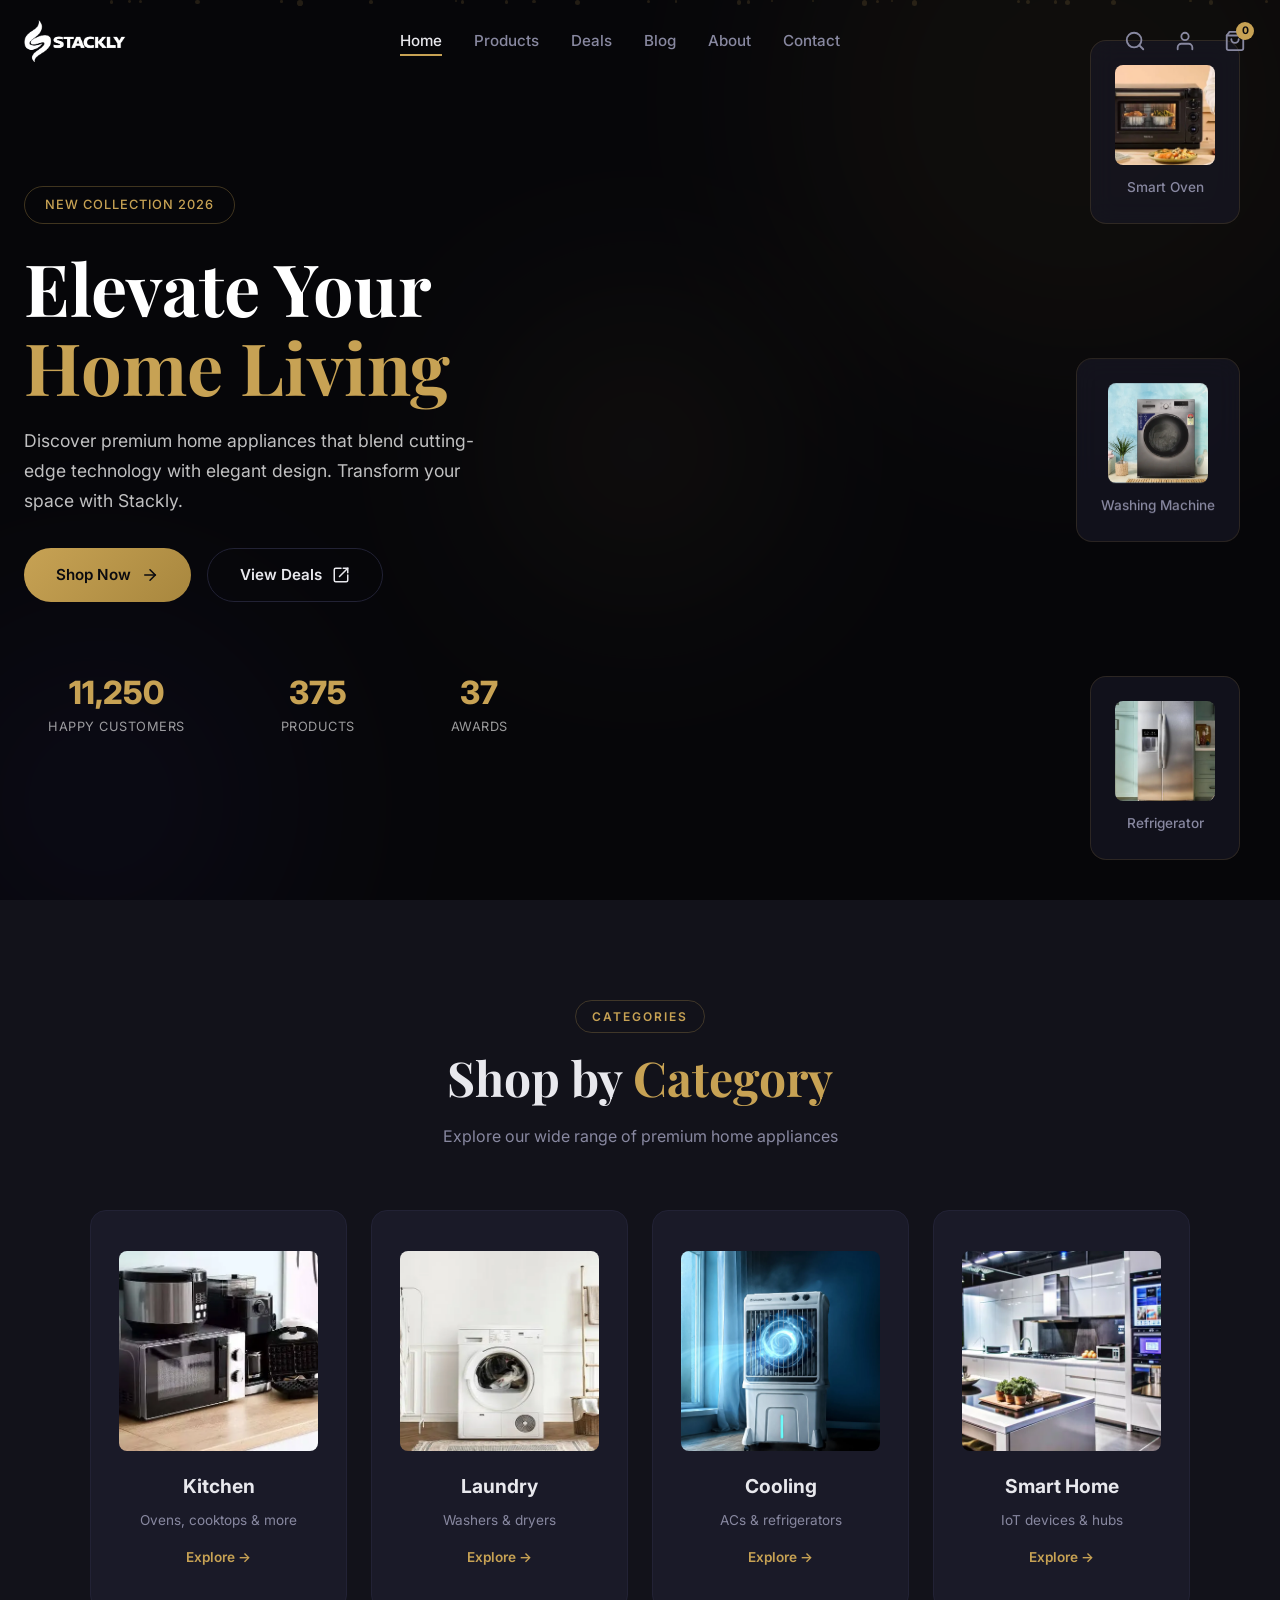
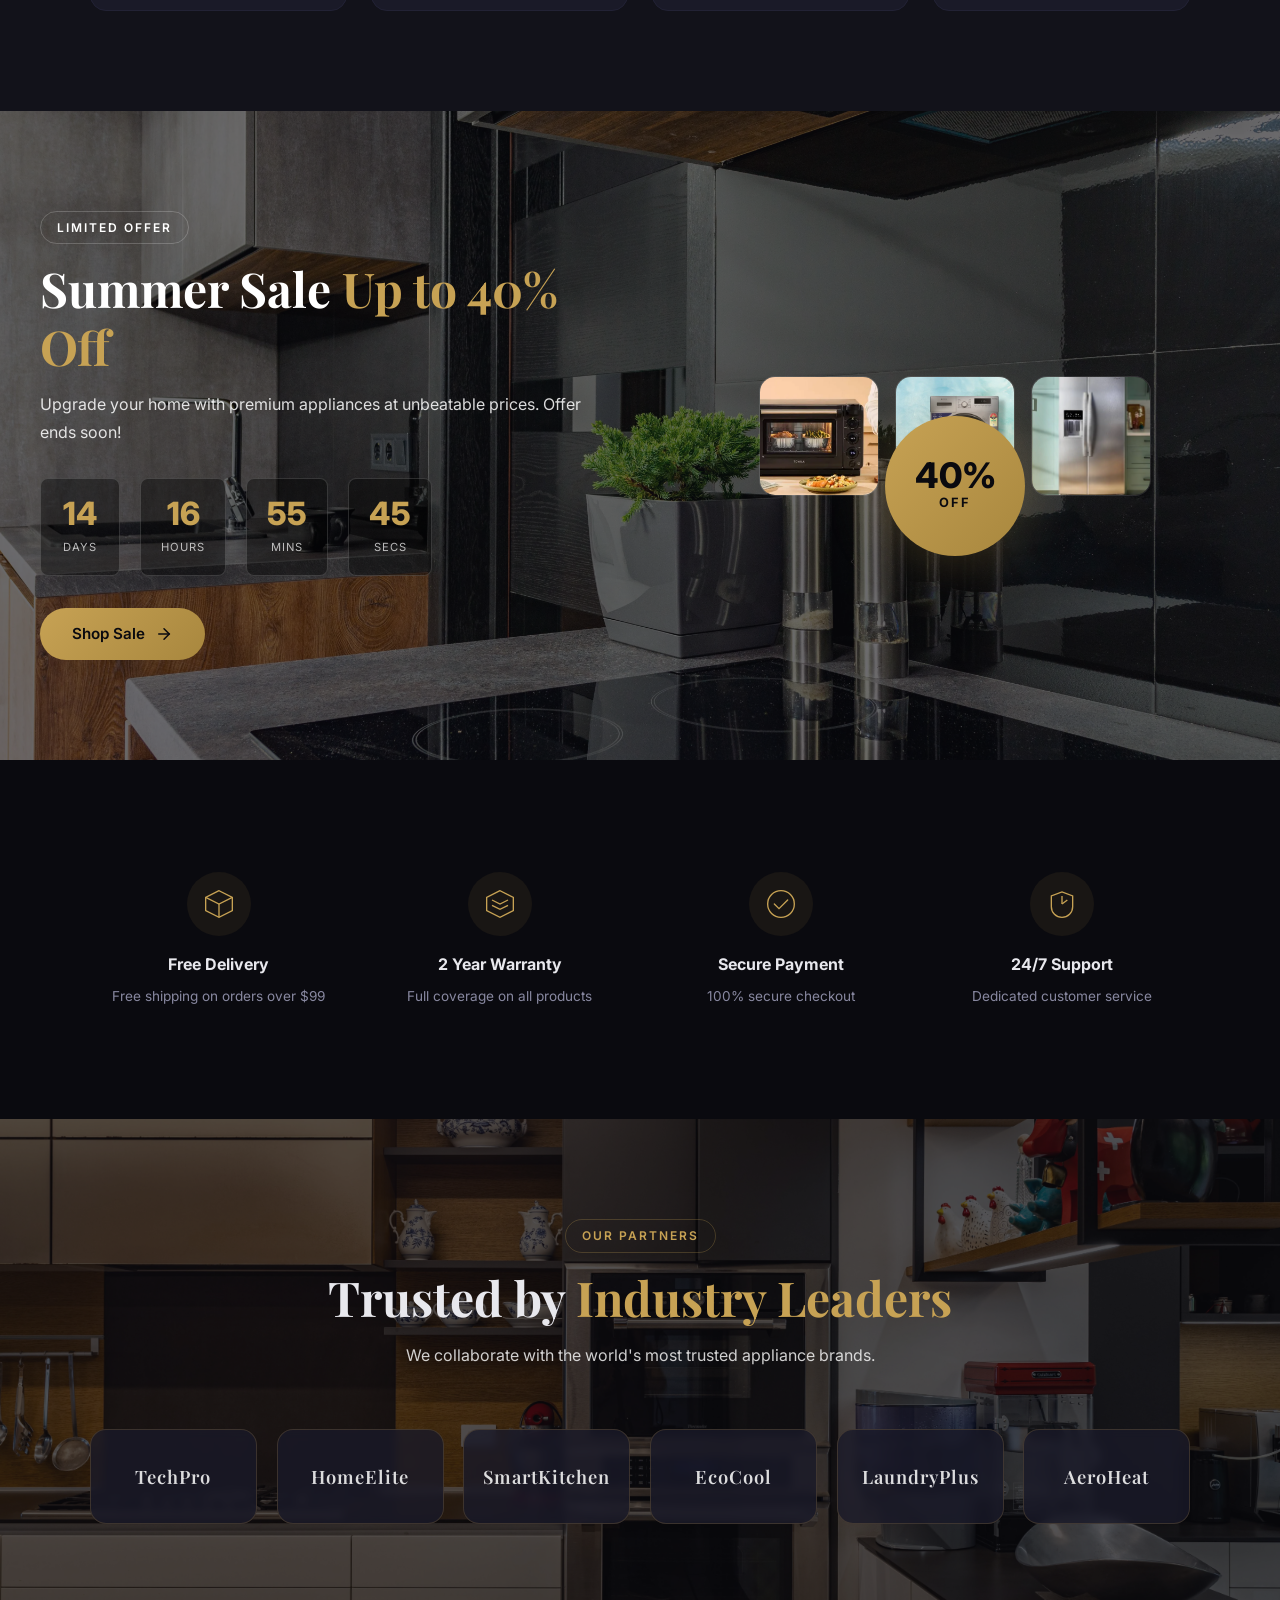
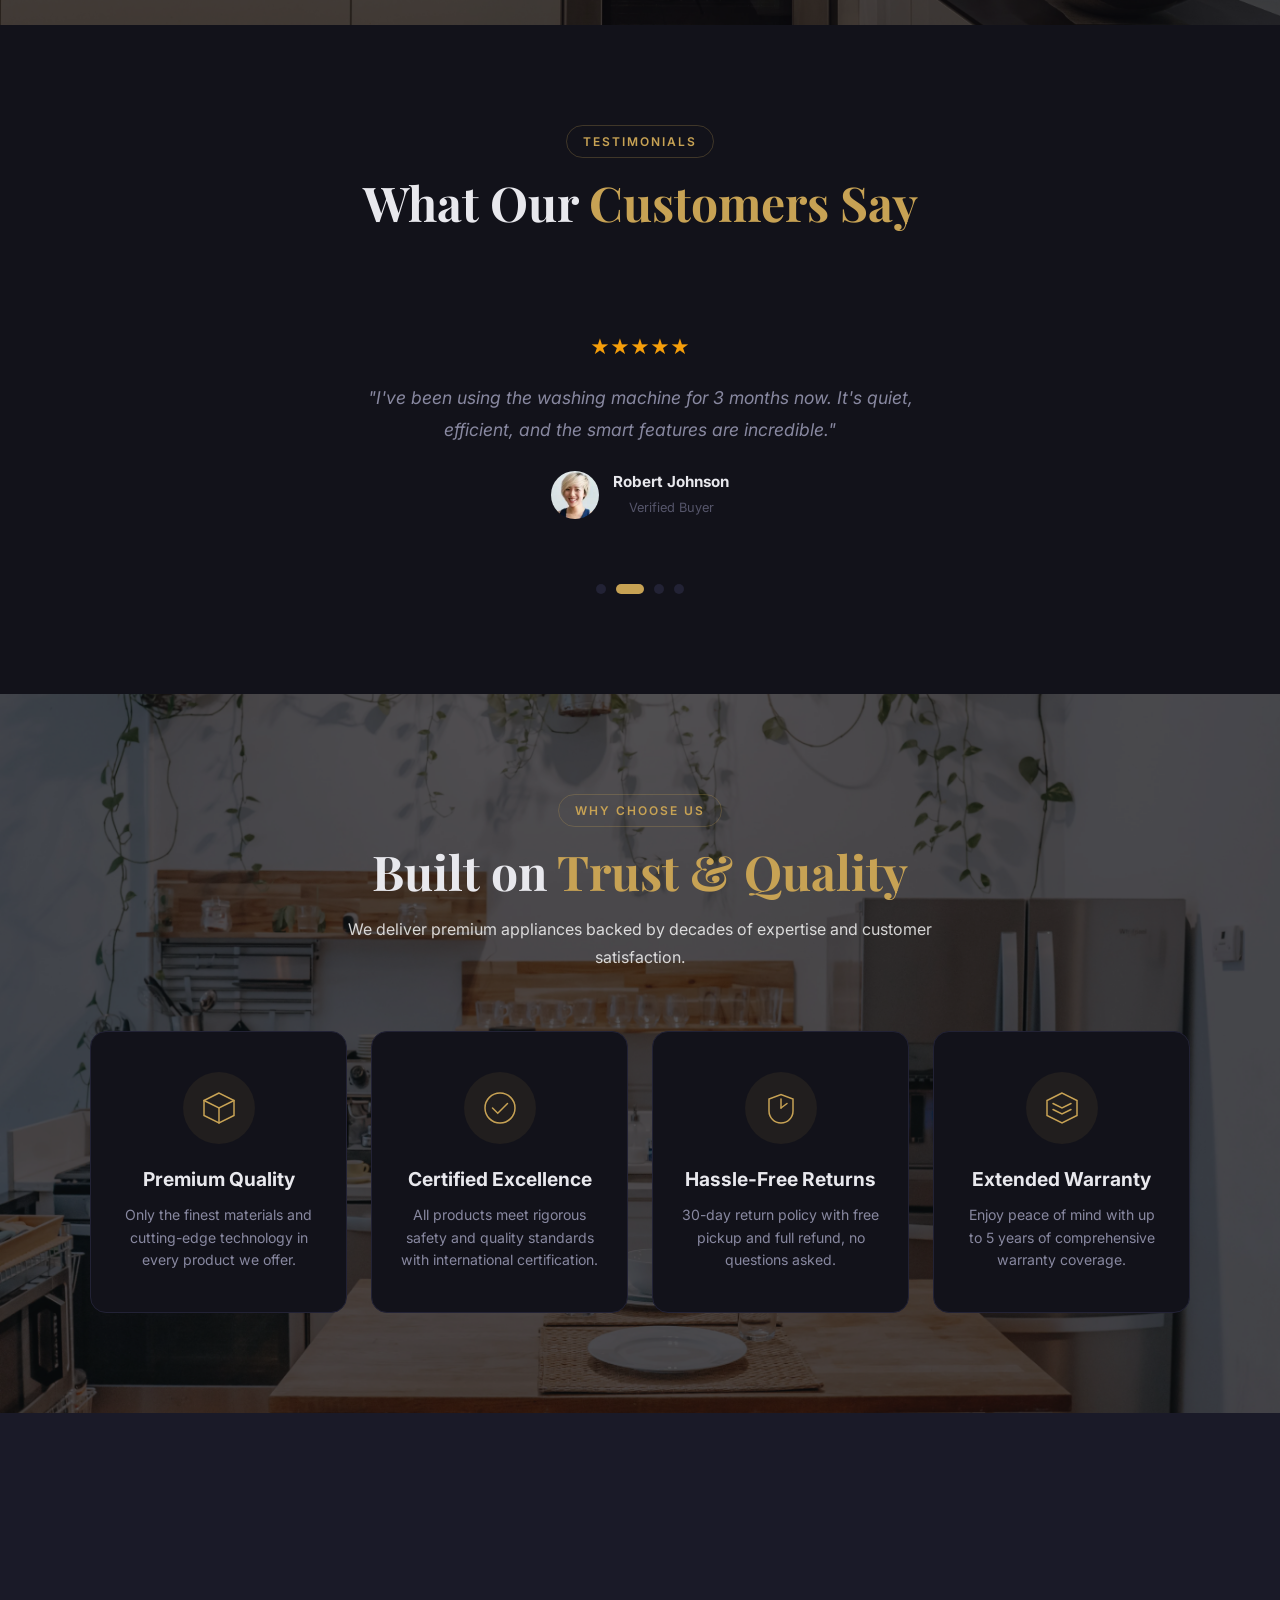
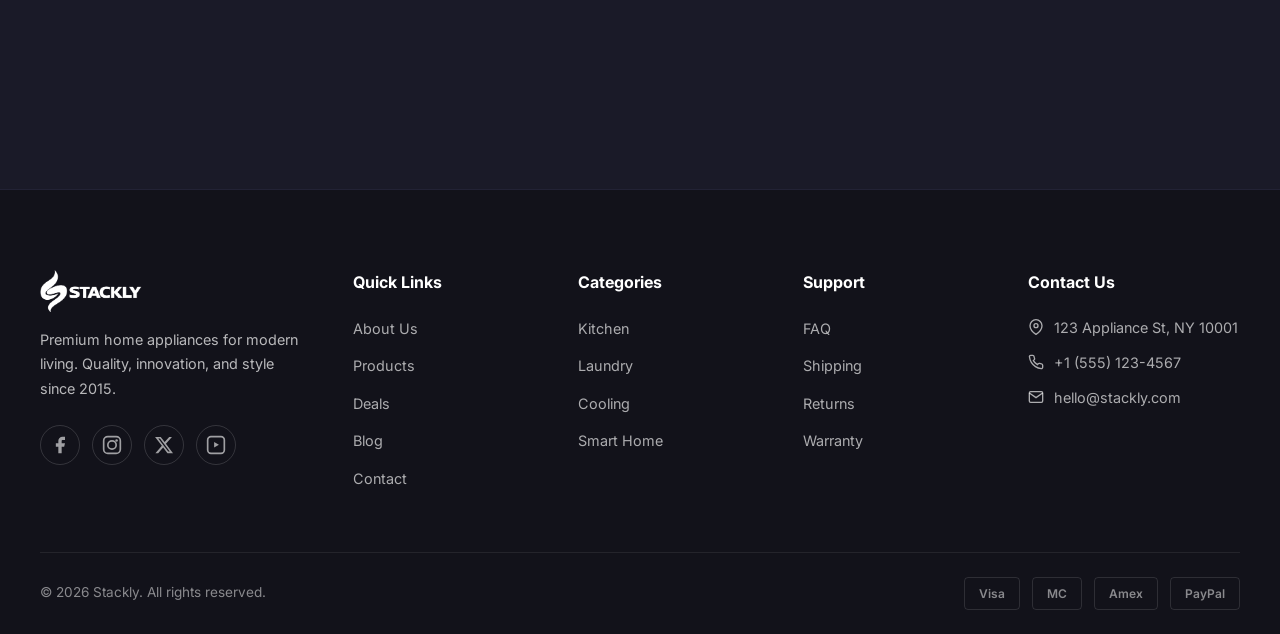
==== commit 66cc3aef: "completed" ====
--- a/index.html
+++ b/index.html
@@ -36,7 +36,8 @@
           <div class="stat"><span class="stat-num" data-target="15000">0</span><span class="stat-label">Happy Customers</span></div>
           <div class="stat"><span class="stat-num" data-target="500">0</span><span class="stat-label">Products</span></div>
           <div class="stat"><span class="stat-num" data-target="50">0</span><span class="stat-label">Awards</span></div>
-        </div>
+        </div> 
+        <!-- hero section -->
       </div>
       <div class="hero-visual reveal">
         <div class="hero-card card-1"><div class="card-glow"></div><img src="images/oven.webp" alt="Smart Oven"><p>Smart Oven</p></div>
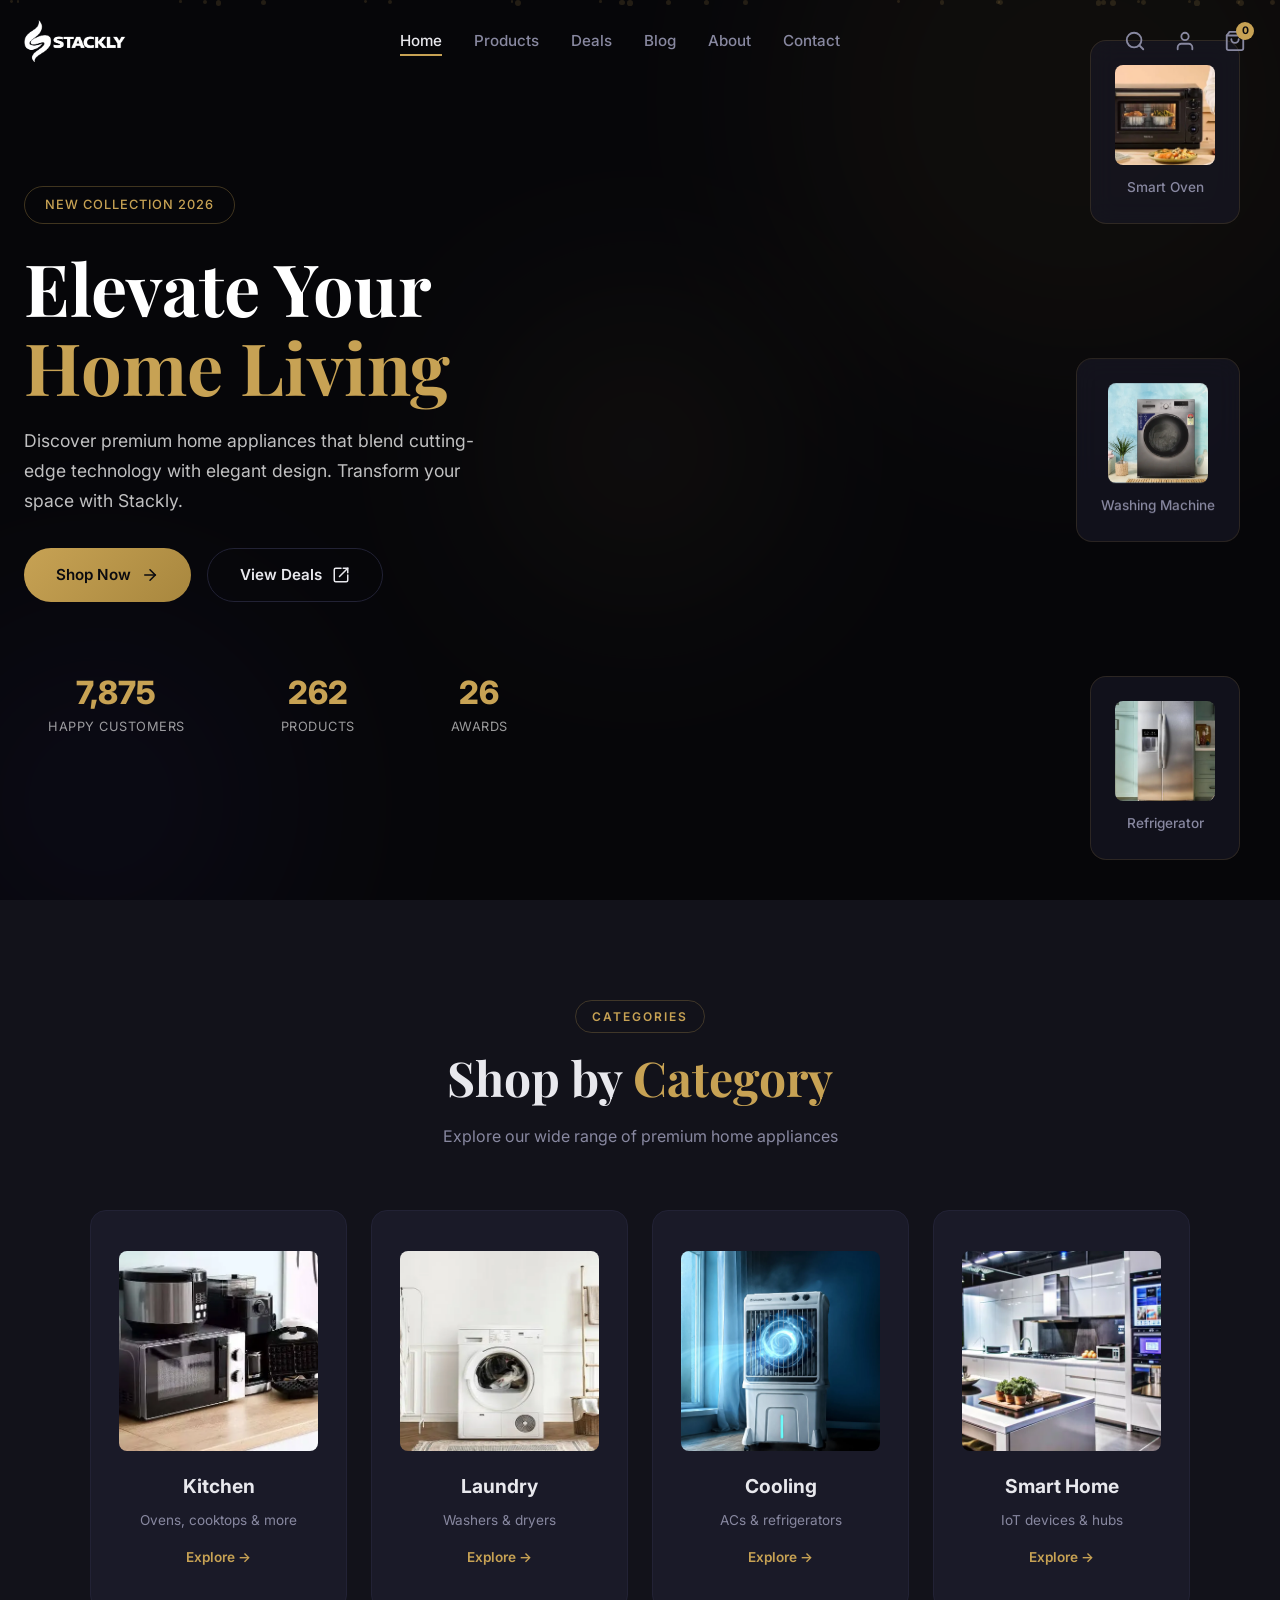
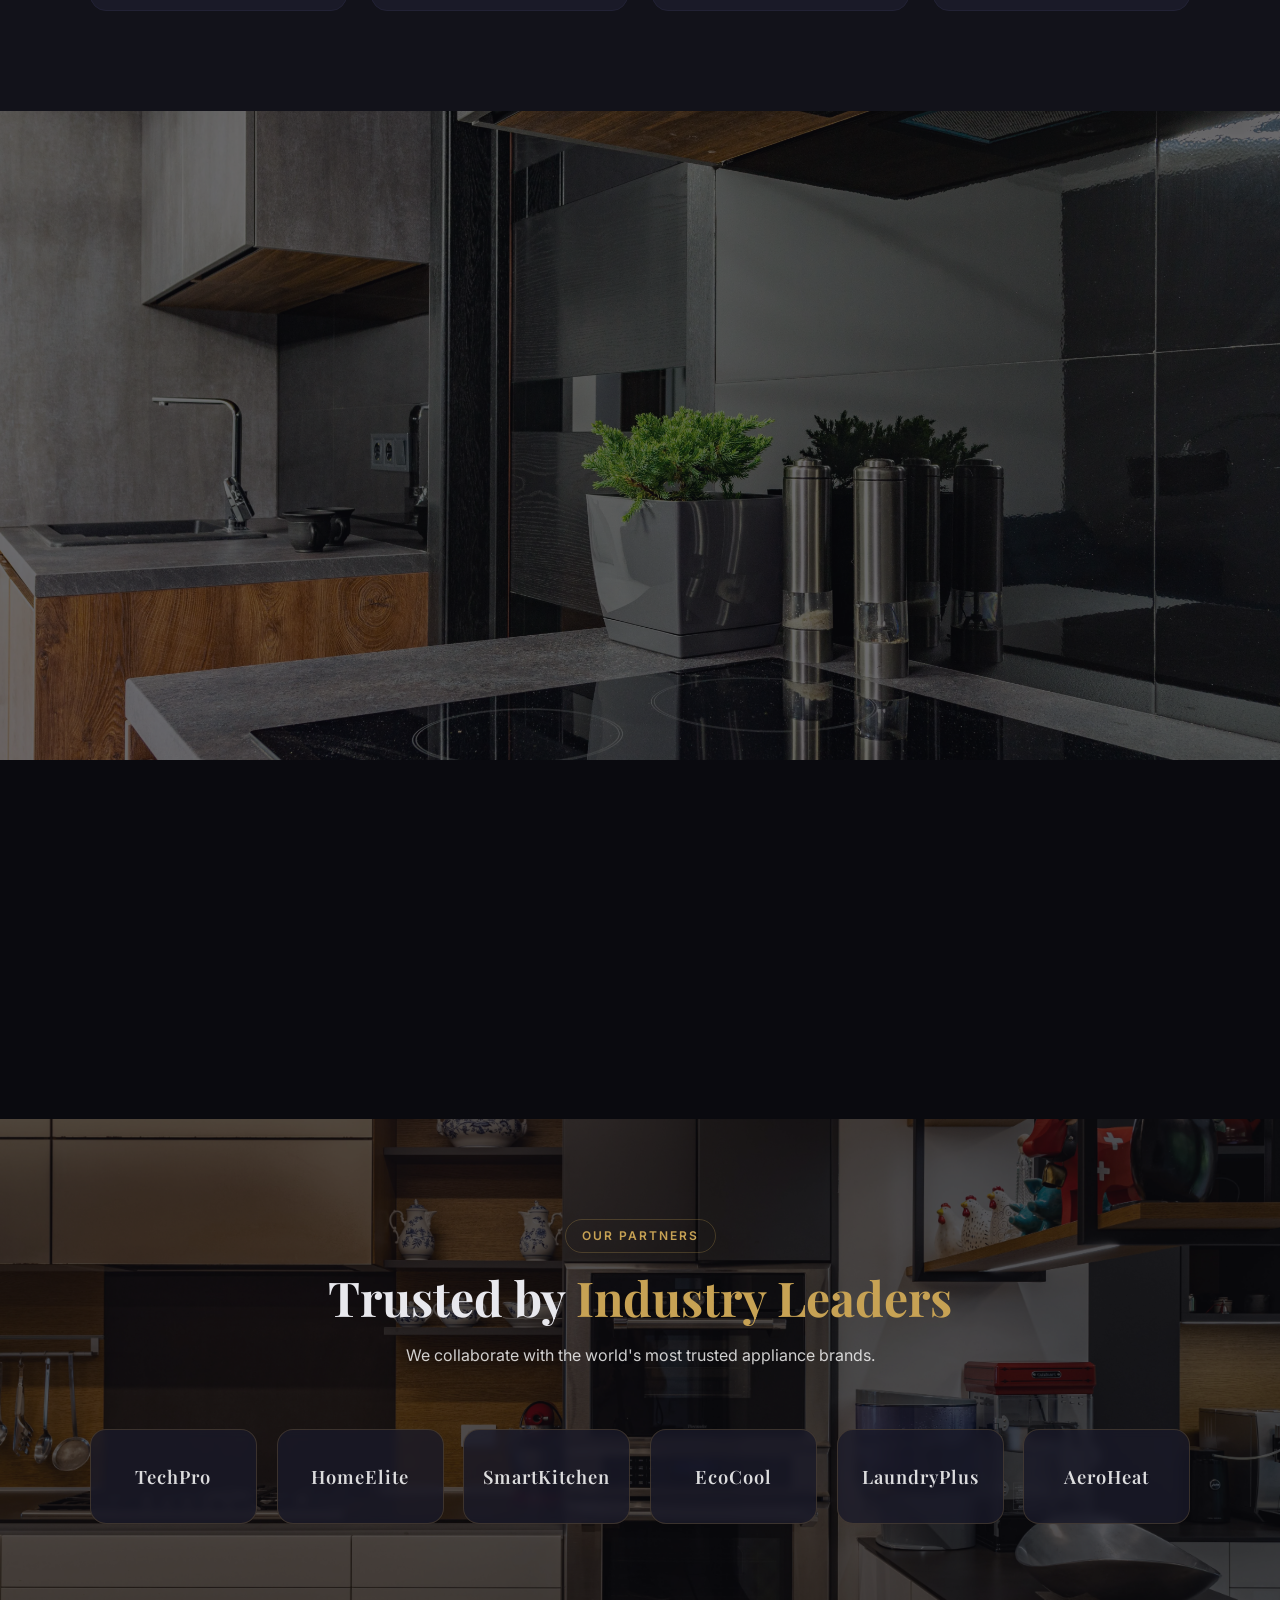
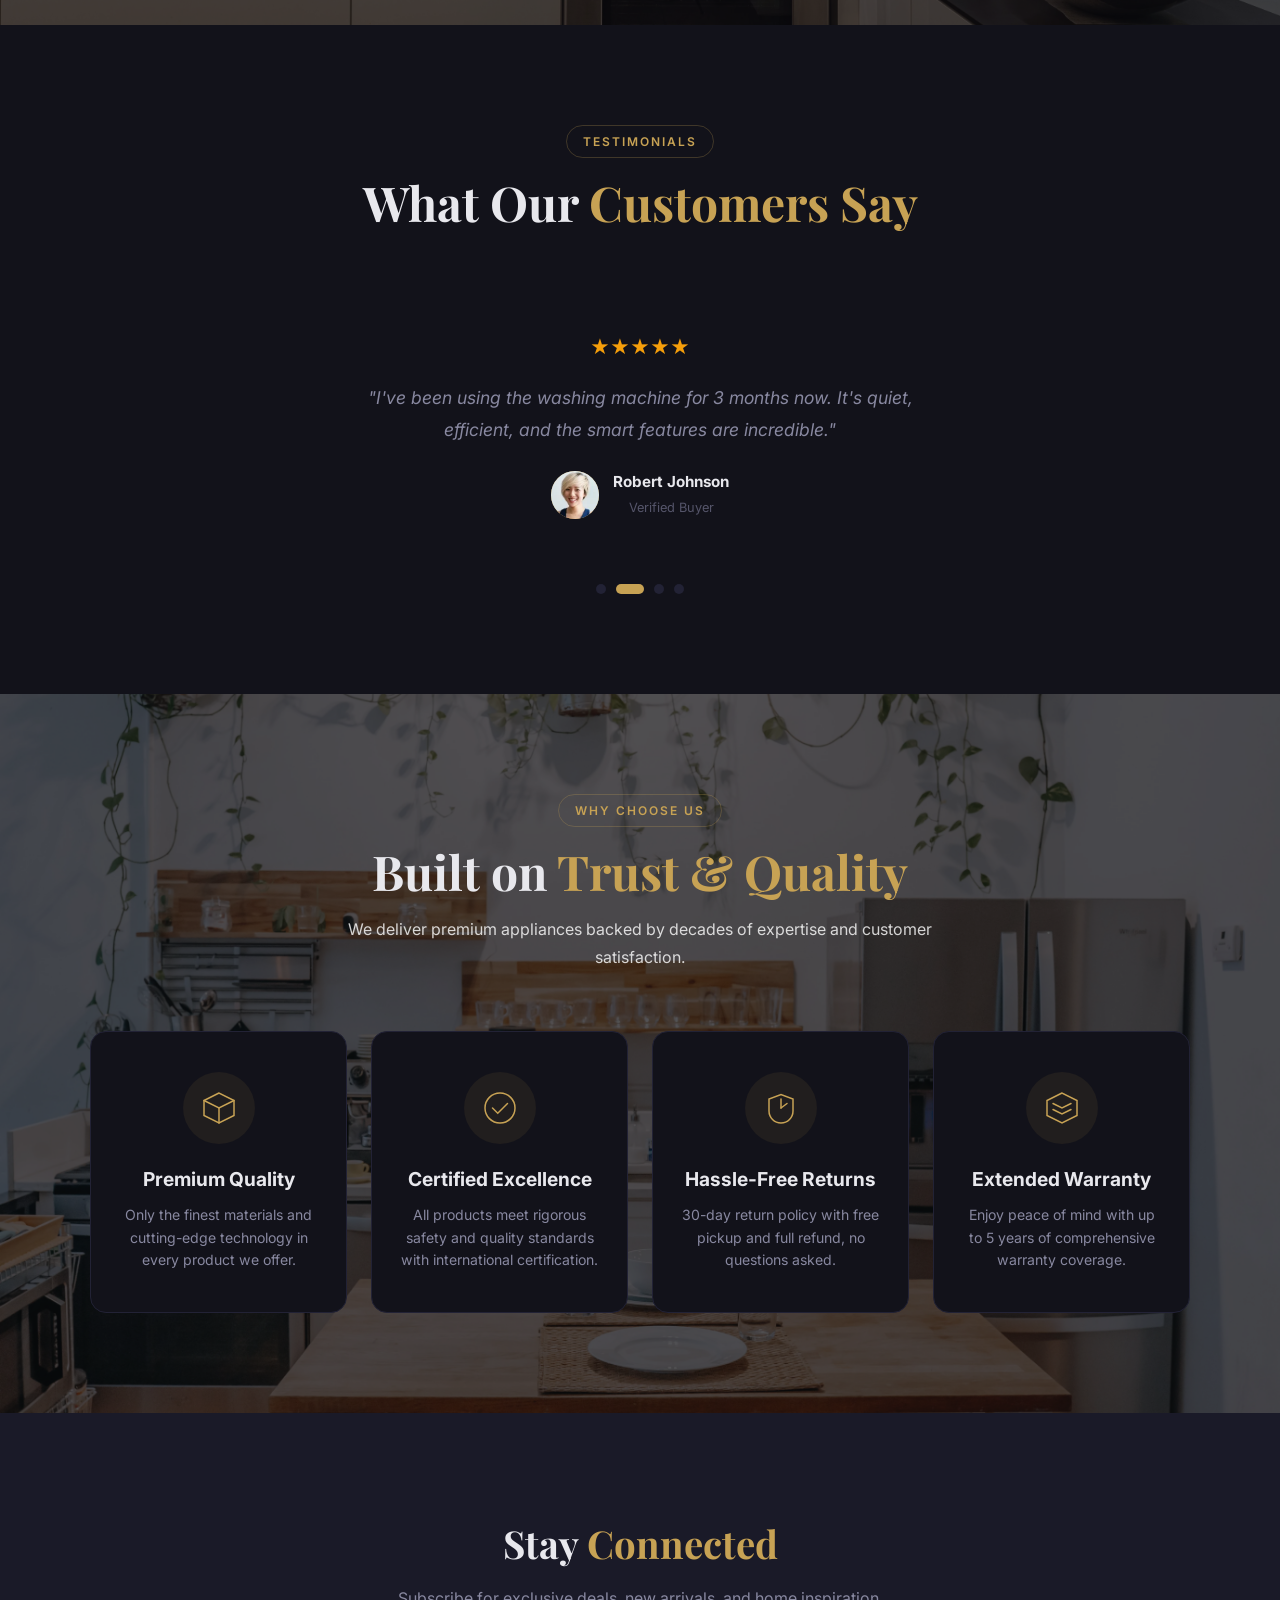
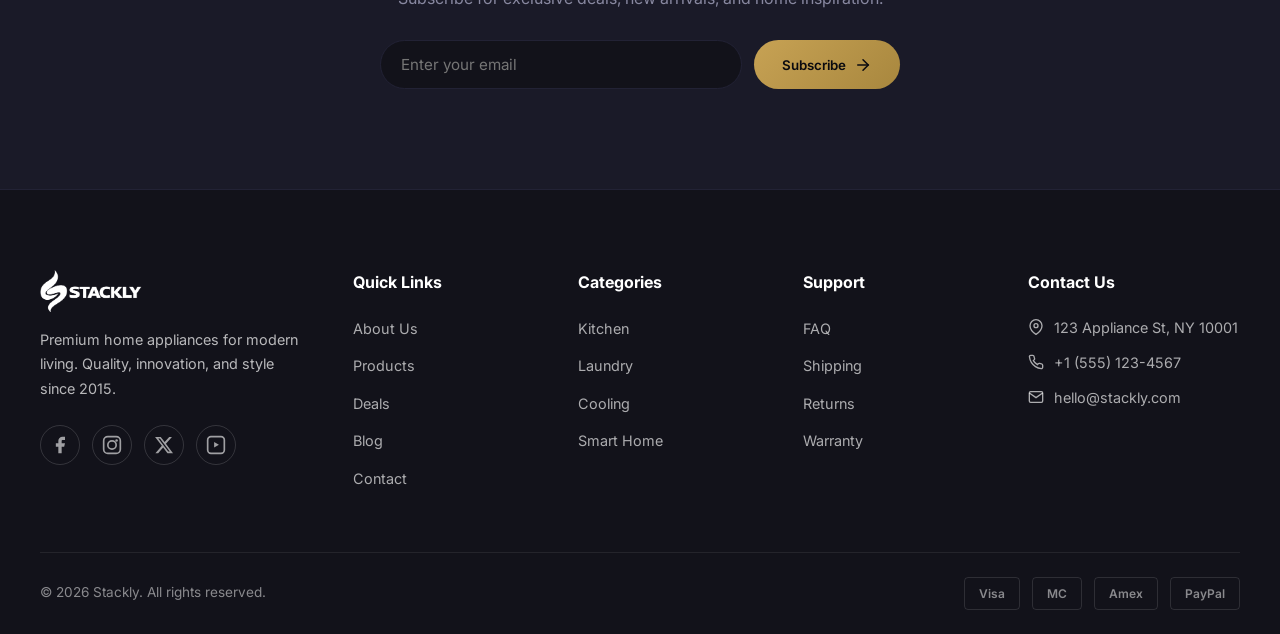
==== commit 7aebb80d: "initial" ====
--- a/index.html
+++ b/index.html
@@ -37,7 +37,7 @@
           <div class="stat"><span class="stat-num" data-target="500">0</span><span class="stat-label">Products</span></div>
           <div class="stat"><span class="stat-num" data-target="50">0</span><span class="stat-label">Awards</span></div>
         </div> 
-        <!-- hero section -->
+        
       </div>
       <div class="hero-visual reveal">
         <div class="hero-card card-1"><div class="card-glow"></div><img src="images/oven.webp" alt="Smart Oven"><p>Smart Oven</p></div>
--- a/css/style.css
+++ b/css/style.css
@@ -2849,6 +2849,21 @@
   background: var(--gold-light);
 }
 
+.auth-back {
+  display: inline-flex;
+  align-items: center;
+  gap: 6px;
+  color: var(--text-muted);
+  font-size: 0.85rem;
+  font-weight: 500;
+  margin: 12px 0;
+  transition: color var(--transition);
+  width: fit-content;
+}
+.auth-back:hover {
+  color: var(--gold);
+}
+
 .auth-footer {
   text-align: center;
   margin-top: 20px;
